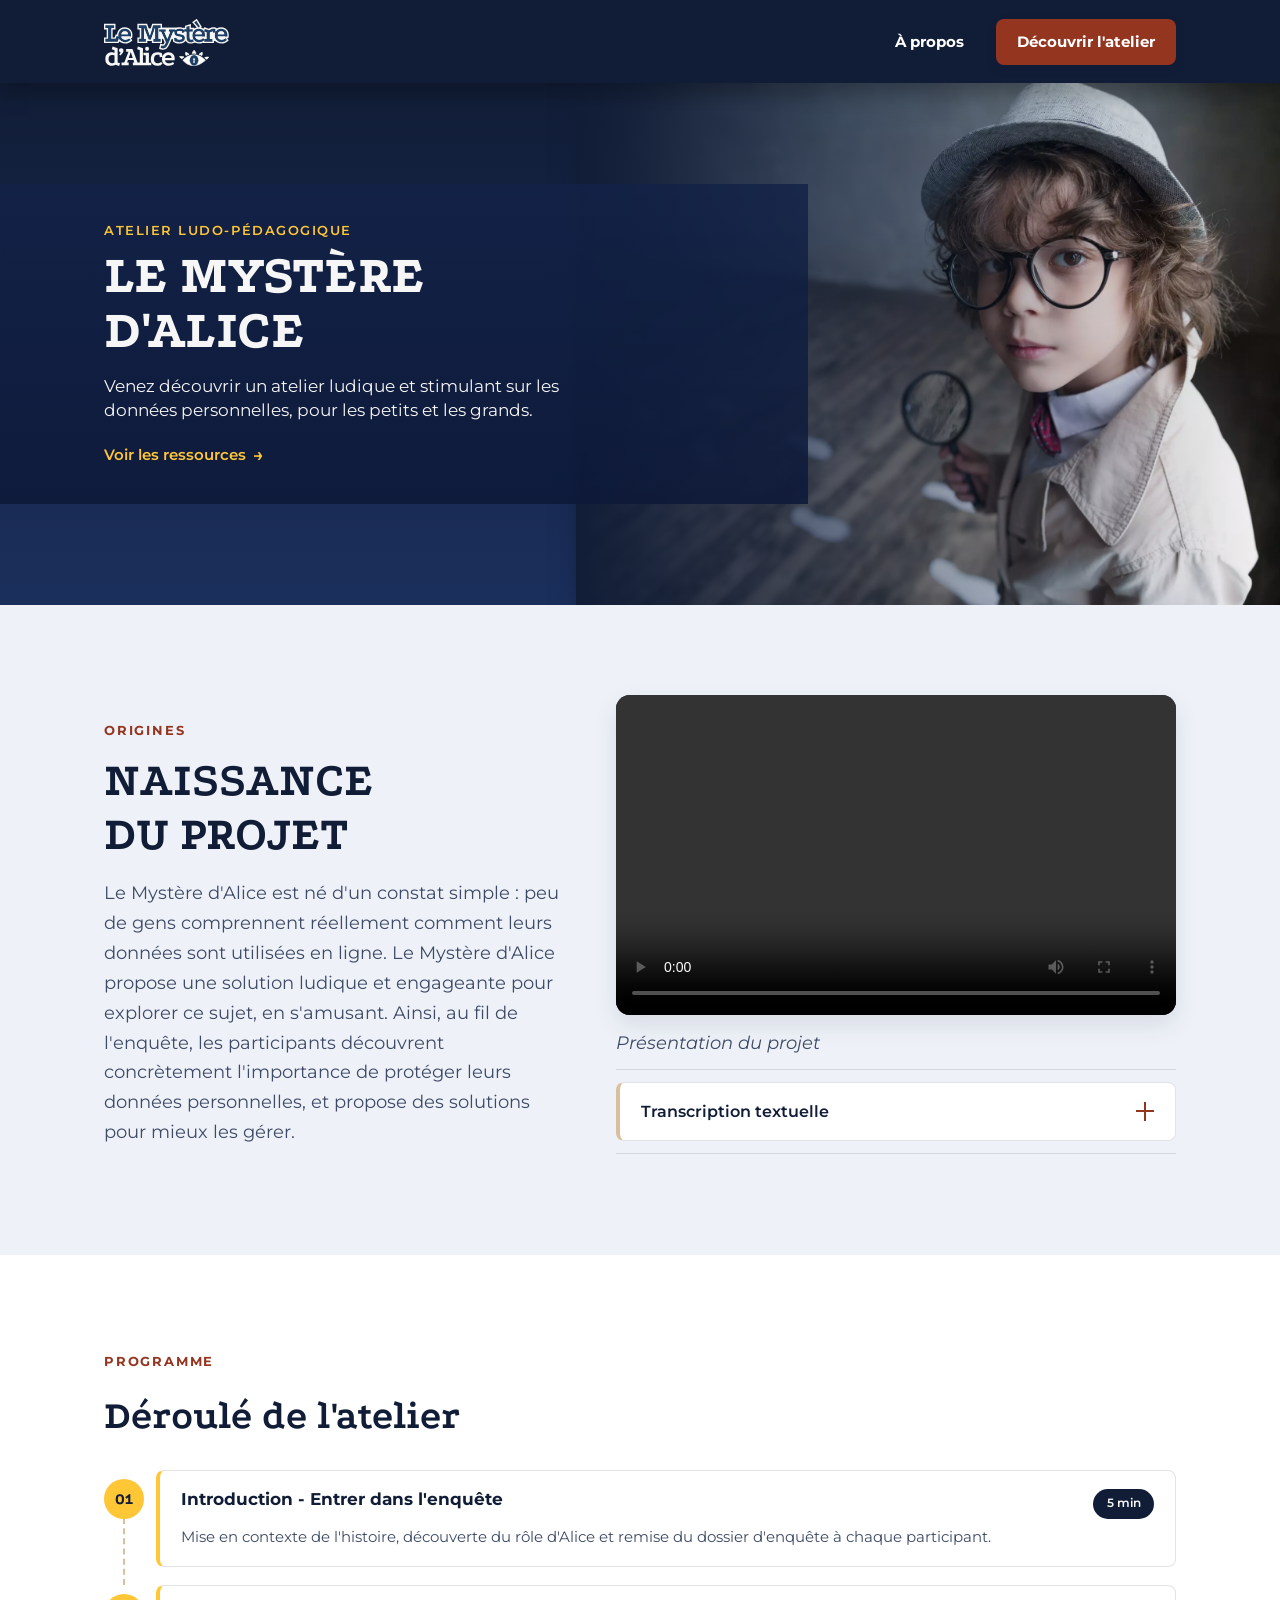
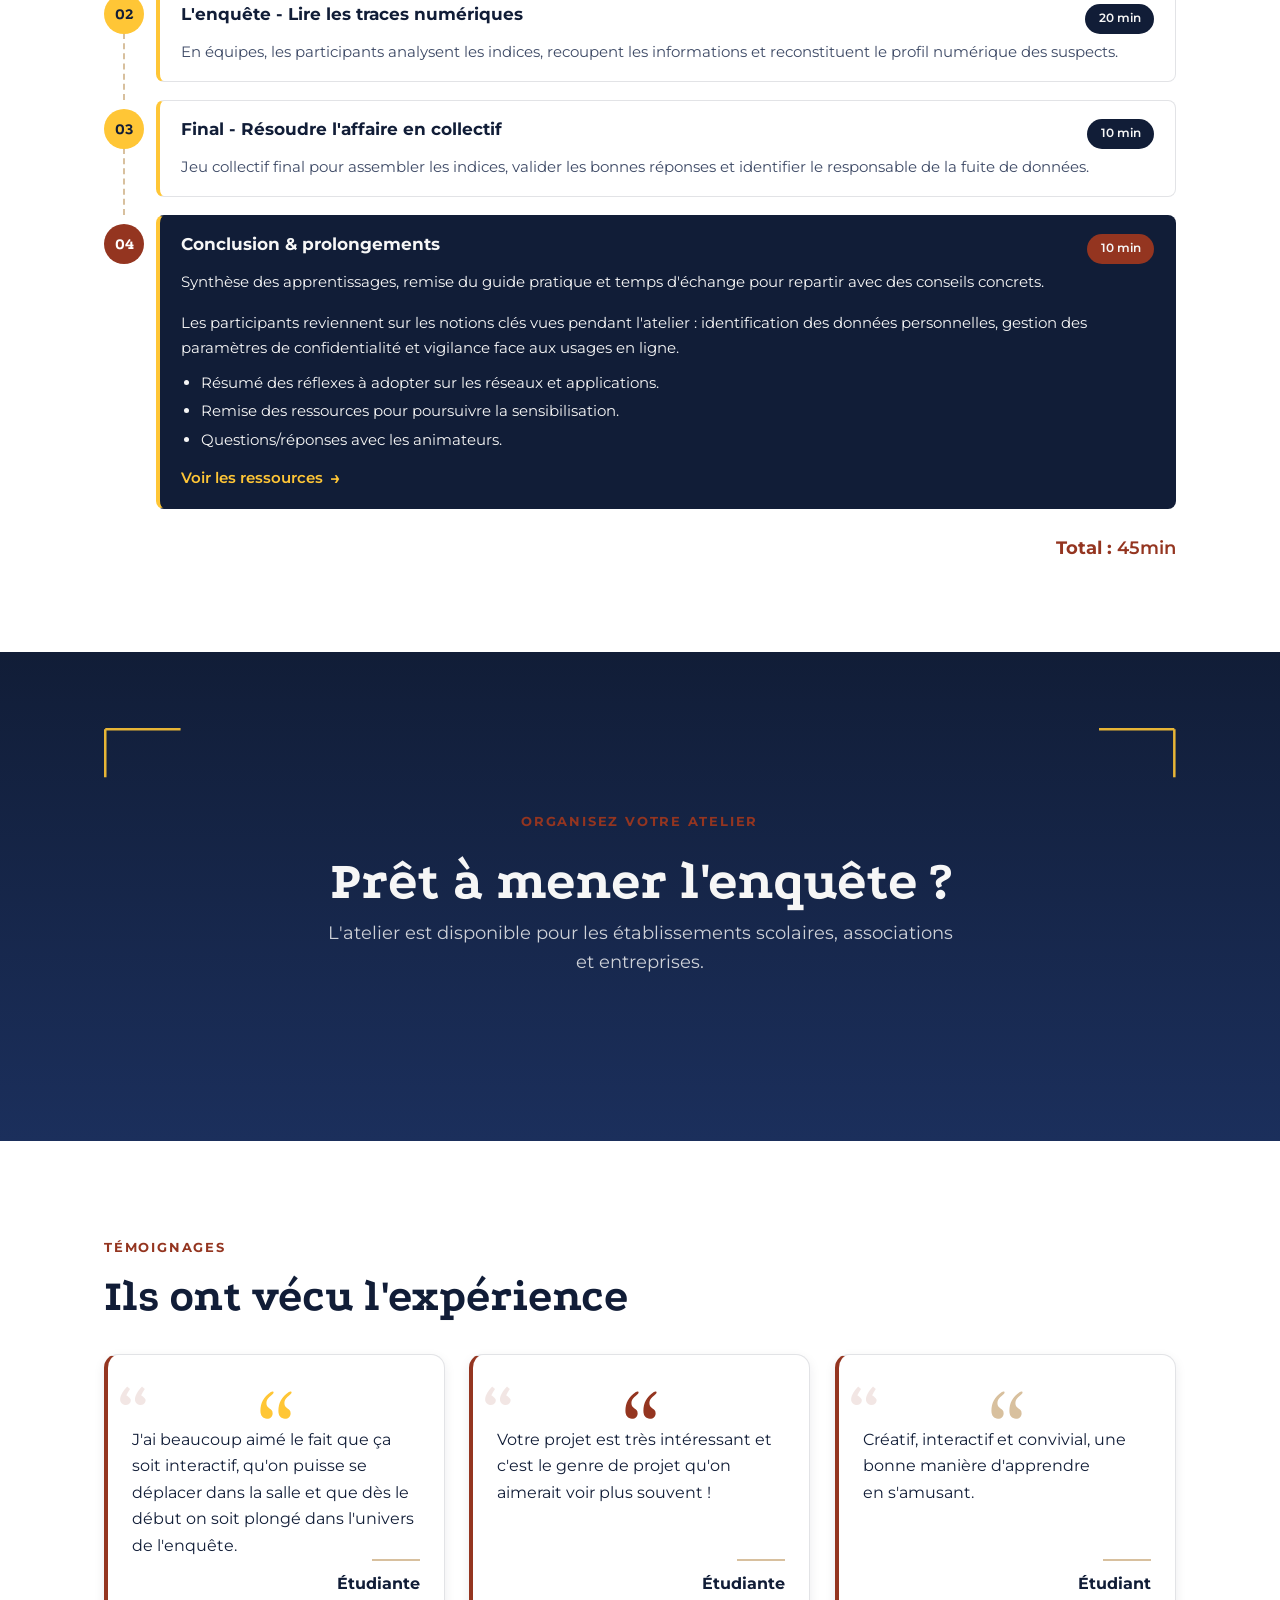
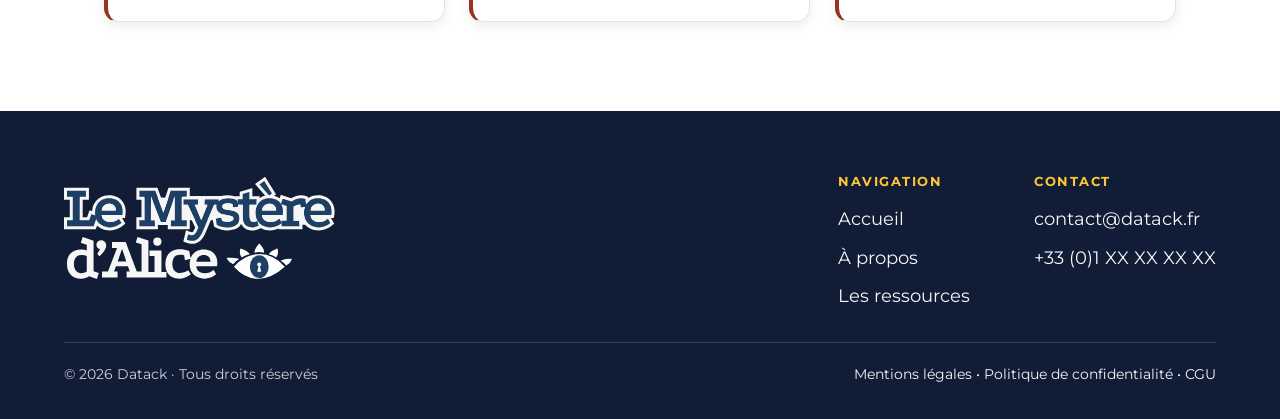
==== index.html @ e5c20902 "ajout video correction" ====
<!DOCTYPE html>
<html lang="fr">

<head>
    <meta charset="UTF-8">
    <meta name="viewport" content="width=device-width, initial-scale=1.0">
    <title>Le Mystère d'Alice, atelier sur les données personnelles</title>
    <meta name="description" content="Datack : un atelier ludo-pédagogique façon enquête pour sensibiliser petits et grands à la protection des données personnelles.">
    <link rel="shortcut icon" href="medias/favicon.svg" type="image/x-icon">

    <link rel="stylesheet" href="styles/main.css">
    <link rel="preconnect" href="https://fonts.googleapis.com">
    <link rel="preconnect" href="https://fonts.gstatic.com" crossorigin>
    <link href="https://fonts.googleapis.com/css2?family=Montserrat:ital,wght@0,100..900;1,100..900&family=Podkova:wght@400..800&display=swap" rel="stylesheet">
</head>

<body>
    <a class="skip-link" href="#main">Aller au contenu</a>

    <header role="banner" id="header">
        <div class="navbar">
            <a href="index.html" class="logo" aria-label="Accueil">
                <img class="logoImg" src="medias/logo-alice.svg" alt="Le Mystère d'Alice">
            </a>
            <button class="navToggle" id="navToggle" type="button" aria-expanded="false" aria-controls="navMenu" aria-label="Ouvrir le menu">
                <span></span>
                <span></span>
                <span></span>
            </button>
            <nav class="navMenu" id="navMenu" aria-label="Navigation principale">
                <a class="navLink" href="index.html">Accueil</a>
                <a href="a-propos.html" class="btn-outline">À propos</a>
                <a href="ressources.html" class="btn">Découvrir l'atelier</a>
            </nav>
        </div>
    </header>

    <main role="main" id="main">

        <section class="hero" aria-label="Atelier ludo-pédagogique">
            <div class="heroBg"></div>

            <div class="heroMedia">
                <img class="heroImg" src="medias/landingImage.webp" alt="Enfant avec une loupe pendant un atelier">
            </div>

            <div class="heroInner">
                <article class="heroPanel">
                    <p class="heroKicker">Atelier ludo-pédagogique</p>
                    <h1 class="heroTitle">Le mystère<br>d'Alice</h1>
                    <p class="heroIntro">
                        Venez découvrir un atelier ludique et stimulant sur les données personnelles, pour les petits et les grands.
                    </p>
                    <a class="btn-link" href="ressources.html">
                        Voir les ressources <span aria-hidden="true">&#8594;</span>
                    </a>
                </article>
            </div>
        </section>

        <section class="origins" aria-label="Origines de l'atelier">
            <div class="originsInner">
                <div class="originsCol">
                    <p class="eyebrow">Origines</p>
                    <h2 class="originsTitle podkova">Naissance du projet</h2>
                    <p class="originsText">Le Mystère d'Alice est né d'un constat simple : peu de gens comprennent réellement comment leurs données sont utilisées en ligne. Le Mystère d'Alice propose une solution ludique et engageante pour explorer ce sujet, en s'amusant. Ainsi, au fil de l'enquête, les participants découvrent concrètement l'importance de protéger leurs données personnelles, et propose des solutions pour mieux les gérer.</p>
                </div>

                <div class="originsMedia">
                    <div class="videoBox">
                        <video src="medias/TeaserAtelier.mp4" controls></video>
                        <!-- <button class="playBtn" type="controls" aria-label="Lire la présentation du projet"></button> -->
                    </div>
                    <div class="caption">Présentation du projet</div>
                    <hr class="rule">
                    <details class="faqItem transcriptDropdown">
                        <summary class="faqSummary">
                            <span class="faqQuestion">Transcription textuelle</span>
                            <span class="faqMark" aria-hidden="true"></span>
                        </summary>
                        <div class="faqAnswer">
                            <p>Lorem ipsum dolor sit amet, consectetur adipiscing elit. Sed non risus. Suspendisse lectus tortor, dignissim sit amet, adipiscing nec, ultricies sed, dolor.</p>
                        </div>
                    </details>
                    <hr class="rule">
                </div>
            </div>
        </section>

        <section class="programSection" aria-labelledby="programHeading">
            <div class="wrap">
                <p class="eyebrow">Programme</p>
                <h2 id="programHeading" class="programIntro">Déroulé de l'atelier</h2>

                <ol class="programList">
                    <li class="programStep">
                        <details class="programDropdown" name="programStep">
                            <summary class="programSummary">
                                <span class="programNumber" aria-hidden="true">01</span>
                                <span class="programBody">
                                    <span class="programHeader">
                                        <h3 class="programTitle">Introduction - Entrer dans l'enquête</h3>
                                        <span class="programDuration">5 min</span>
                                    </span>
                                    <p class="programText">Mise en contexte de l'histoire, découverte du rôle d'Alice et remise du dossier d'enquête à chaque participant.</p>
                                </span>
                            </summary>
                            <div class="programDetails">
                                <p class="programStepExtra">Les animateurs présentent le cadre de l'atelier, les objectifs et les règles du jeu. Les participants découvrent le mystère à résoudre et se répartissent en équipes d'enquêteurs.</p>
                                <ul>
                                    <li>Présentation rapide du scénario et des personnages.</li>
                                    <li>Distribution des fiches et du carnet d'enquête.</li>
                                    <li>Premiers repères sur la protection des données personnelles.</li>
                                </ul>
                            </div>
                        </details>
                    </li>

                    <li class="programStep">
                        <details class="programDropdown" name="programStep">
                            <summary class="programSummary">
                                <span class="programNumber" aria-hidden="true">02</span>
                                <span class="programBody">
                                    <span class="programHeader">
                                        <h3 class="programTitle">L'enquête - Lire les traces numériques</h3>
                                        <span class="programDuration">20 min</span>
                                    </span>
                                    <p class="programText">En équipes, les participants analysent les indices, recoupent les informations et reconstituent le profil numérique des suspects.</p>
                                </span>
                            </summary>
                            <div class="programDetails">
                                <p class="programStepExtra">Cette phase centrale plonge les participants dans l'analyse de données concrètes : historiques, publications, métadonnées et habitudes de navigation. Ils doivent repérer ce qui est visible, ce qui est déductible et ce qui relève d'une donnée personnelle sensible.</p>
                                <ul>
                                    <li>Observation des indices et tri des informations utiles.</li>
                                    <li>Confrontation des traces numériques avec les hypothèses de l'équipe.</li>
                                    <li>Discussion sur les risques de partage excessif en ligne.</li>
                                </ul>
                            </div>
                        </details>
                    </li>

                    <li class="programStep">
                        <details class="programDropdown" name="programStep">
                            <summary class="programSummary">
                                <span class="programNumber" aria-hidden="true">03</span>
                                <span class="programBody">
                                    <span class="programHeader">
                                        <h3 class="programTitle">Final - Résoudre l'affaire en collectif</h3>
                                        <span class="programDuration">10 min</span>
                                    </span>
                                    <p class="programText">Jeu collectif final pour assembler les indices, valider les bonnes réponses et identifier le responsable de la fuite de données.</p>
                                </span>
                            </summary>
                            <div class="programDetails">
                                <p class="programStepExtra">Les équipes confrontent leurs conclusions lors d'un mini-jeu collaboratif de décryptage. Cette dernière étape permet de consolider les apprentissages tout en gardant un rythme dynamique et ludique.</p>
                                <ul>
                                    <li>Mise en commun des indices trouvés pendant l'enquête.</li>
                                    <li>Résolution finale avec les animateurs.</li>
                                    <li>Débrief sur les bons réflexes à retenir au quotidien.</li>
                                </ul>
                            </div>
                        </details>
                    </li>

                    <li class="programStep">
                        <details class="programDropdown" name="programStep" open>
                            <summary class="programSummary">
                                <span class="programNumber" aria-hidden="true">04</span>
                                <span class="programBody">
                                    <span class="programHeader">
                                        <h3 class="programTitle">Conclusion & prolongements</h3>
                                        <span class="programDuration">10 min</span>
                                    </span>
                                    <p class="programText">Synthèse des apprentissages, remise du guide pratique et temps d'échange pour repartir avec des conseils concrets.</p>
                                </span>
                            </summary>
                            <div class="programDetails">
                                <p class="programStepExtra">
                                    Les participants reviennent sur les notions clés vues pendant l'atelier : identification des données personnelles, gestion des paramètres de confidentialité et vigilance face aux usages en ligne.
                                </p>
                                <ul>
                                    <li>Résumé des réflexes à adopter sur les réseaux et applications.</li>
                                    <li>Remise des ressources pour poursuivre la sensibilisation.</li>
                                    <li>Questions/réponses avec les animateurs.</li>
                                </ul>
                                <a class="btn-link" href="ressources.html">
                                    Voir les ressources <span aria-hidden="true">&rarr;</span>
                                </a>
                            </div>
                        </details>
                    </li>
                </ol>

                <p class="programTotal"><span class="bold">Total :</span> 45min</p>
            </div>
        </section>

        <section class="inviteBand" aria-label="Organisez votre atelier">
            <div class="corner">
                <img src="medias/angleGauche.svg" alt="">
                <img src="medias/angleDroit.svg" alt="">
            </div>
            <div class="invite">
                <p class="eyebrow">Organisez votre atelier</p>
                <p class="inviteTitle podkova">Prêt à mener l'enquête ?</p>
                <p class="inviteText">L'atelier est disponible pour les établissements scolaires, associations et entreprises.</p>
                <a class="btn" href="ressources.html">Découvrir les ressources</a>
            </div>
        </section>

        <section class="testimonials" aria-label="Témoignages">
            <div class="wrap">
                <p class="eyebrow">Témoignages</p>
                <h2 class="testimonialsTitle">Ils ont vécu l'expérience</h2>
                <div class="testimonialList">
                    <ul>
                        <li>
                            <div class="card">
                                <img src="medias/guillemetYellow.svg" class="quoteIcon" alt="">
                                <p>J'ai beaucoup aimé le fait que ça soit interactif, qu'on puisse se déplacer dans la salle et que dès le début on soit plongé dans l'univers de l'enquête.</p>
                                <div class="cardFoot">
                                    <hr class="cardRule">
                                    <p class="bold">Étudiante</p>
                                </div>
                            </div>
                        </li>
                        <li>
                            <div class="card">
                                <img src="medias/guillemetBrown.svg" class="quoteIcon" alt="">
                                <p>Votre projet est très intéressant et c'est le genre de projet qu'on aimerait voir plus souvent !</p>
                                <div class="cardFoot">
                                    <hr class="cardRule">
                                    <p class="bold">Étudiante</p>
                                </div>
                            </div>
                        </li>
                        <li>
                            <div class="card">
                                <img src="medias/guillemetCream.svg" class="quoteIcon" alt="">
                                <p>Créatif, interactif et convivial, une bonne manière d'apprendre en s'amusant.</p>
                                <div class="cardFoot">
                                    <hr class="cardRule">
                                    <p class="bold">Étudiant</p>
                                </div>
                            </div>
                        </li>
                    </ul>
                </div>
            </div>
        </section>

    </main>

    <footer role="contentinfo">
        <div id="footer" class="footer">
            <div class="footerTop footerBlock">
        <div class="footerBrand">
            <img class="logoImg" src="medias/logo-alice.svg" alt="Le Mystère d'Alice">
        </div>
        <div class="footerCols">
            <div class="footerCol">
                <h3 class="footerHeading">Navigation</h3>
                <ul>
                    <li><a href="index.html">Accueil</a></li>
                    <li><a href="a-propos.html">À propos</a></li>
                    <li><a href="ressources.html">Les ressources</a></li>
                </ul>
            </div>
            <div class="footerCol">
                <h3 class="footerHeading">Contact</h3>
                <ul>
                    <li><a href="mailto:contact@datack.fr">contact@datack.fr</a></li>
                    <li>+33 (0)1 XX XX XX XX</li>
                </ul>
            </div>
        </div>
    </div>
    <div>
        <hr>
        <div class="footerRow">
            <p>© 2026 Datack · Tous droits réservés</p>
            <a href="mentions.html">Mentions légales • Politique de confidentialité • CGU</a>
        </div>
    </div>
        </div>
    </footer>

    <script src="scripts/nav.js" defer></script>
    <script src="scripts/reveal.js" type="module"></script>
</body>

</html>
---- styles/main.css ----
*,
*::before,
*::after {
    box-sizing: border-box;
}

* {
    margin: 0;
}

html {
    -webkit-text-size-adjust: 100%;
    scroll-behavior: smooth;
}

img,
svg,
canvas {
    display: block;
    max-width: 100%;
}

a {
    color: inherit;
}

ul {
    list-style: none;
    padding: 0;
}

button {
    font: inherit;
    cursor: pointer;
}

:focus-visible {
    outline: 3px solid var(--yellow);
    outline-offset: 2px;
    box-shadow: 0 0 0 2px var(--blue);
    border-radius: 3px;
}

:root {
    --blue: #111D37;
    --blue-2: #1B2F5C;
    --yellow: #FFC636;
    --brown: #943520;
    --sand: #D8C09E;
    --white: #FFFFFF;
    --cream: #F6F6F6;
    --cream-soft: rgba(246, 246, 246, 0.82);
    --muted: #EEF2F8;
    --ink-soft: #3E4A66;
    --line: rgba(17, 29, 55, 0.12);
    --line-light: rgba(246, 246, 246, 0.16);
    --shadow-sm: 0 4px 12px rgba(17, 29, 55, 0.08);
    --shadow-md: 0 10px 24px rgba(17, 29, 55, 0.10);
    --shadow-lg: 0 18px 40px rgba(17, 29, 55, 0.16);
    --font-body: "Montserrat", system-ui, -apple-system, Segoe UI, sans-serif;
    --font-display: "Podkova", Georgia, serif;
}

body {
    font-family: var(--font-body);
    font-size: 1.1rem;
    line-height: 1.65;
    color: var(--blue);
    background-color: var(--white);
}

h1,
h2,
h3 {
    font-family: var(--font-display);
    color: var(--blue);
    line-height: 1.12;
    text-wrap: balance;
}

h1 {
    font-size: clamp(2.2rem, 5.5vw, 3.6rem);
    font-weight: 800;
    letter-spacing: -0.01em;
}

h2 {
    font-size: clamp(1.7rem, 3.6vw, 2.5rem);
    font-weight: 700;
}

h3 {
    font-size: clamp(1.15rem, 2vw, 1.4rem);
    font-weight: 700;
}

p {
    text-wrap: pretty;
}

.podkova {
    font-family: var(--font-display);
}

.bold {
    font-weight: 700;
}

.section {
    position: relative;
    padding-block: clamp(3.25rem, 7vw, 6rem);
}

.section-light {
    background-color: var(--white);
    color: var(--blue);
}

.section-muted {
    background-color: var(--muted);
    color: var(--blue);
}

.section-dark {
    background: linear-gradient(180deg, var(--blue) 0%, var(--blue-2) 100%);
    color: var(--cream);
}

.section-dark h1,
.section-dark h2,
.section-dark h3 {
    color: var(--cream);
}

.section h2 {
    margin-bottom: 1.25rem;
}

.wrap {
    width: min(100%, 75rem);
    margin-inline: auto;
    padding-inline: clamp(1.25rem, 5vw, 4rem);
}

.eyebrow {
    display: inline-block;
    font-family: var(--font-body);
    font-size: 0.8rem;
    font-weight: 700;
    letter-spacing: 0.14em;
    text-transform: uppercase;
    color: var(--brown);
    margin-bottom: 0.85rem;
}

.section-dark .eyebrow {
    color: var(--yellow);
}

.skip-link {
    position: absolute;
    left: 1rem;
    top: -4rem;
    z-index: 100;
    background: var(--yellow);
    color: var(--blue);
    font-weight: 700;
    padding: 0.7rem 1.2rem;
    border-radius: 8px;
    text-decoration: none;
    transition: top 0.2s ease;
}

.skip-link:focus {
    top: 1rem;
}

.sr-only {
    position: absolute;
    width: 1px;
    height: 1px;
    padding: 0;
    margin: -1px;
    overflow: hidden;
    clip: rect(0, 0, 0, 0);
    white-space: nowrap;
    border: 0;
}

.reveal {
    opacity: 0;
    transform: translateY(24px);
    transition: opacity 0.6s ease, transform 0.6s ease;
    transition-delay: calc(var(--i, 0) * 80ms);
    will-change: opacity, transform;
}

.reveal.is-visible {
    opacity: 1;
    transform: none;
}

.btn,
.btn-outline {
    display: inline-flex;
    align-items: center;
    justify-content: center;
    color: var(--white);
    padding: 0.85rem 1.7rem;
    border-radius: 8px;
    font-weight: 700;
    text-decoration: none;
    cursor: pointer;
    transition: transform 0.2s ease, background-color 0.2s ease,
                color 0.2s ease, box-shadow 0.2s ease, border-color 0.2s ease;
}

.btn {
    background-color: var(--brown);
    color: var(--white);
    box-shadow: var(--shadow-sm);
}

.btn:hover,
.btn:focus-visible {
    background-color: var(--yellow);
    color: var(--blue);
    transform: translateY(-2px);
    box-shadow: var(--shadow-md);
}

.btn svg {
    width: 1.2rem;
    height: 1.2rem;
}

.btn-outline:hover,
.btn-outline:focus-visible {
    border-color: var(--yellow);
    color: var(--yellow);
    transform: translateY(-2px);
}

.btn-link {
    display: inline-flex;
    align-items: center;
    gap: 0.45rem;
    font-weight: 600;
    text-decoration: none;
    color: var(--brown);
    transition: gap 0.2s ease, color 0.2s ease;
}

.hero .btn-link,
.section-dark .btn-link,
.programDropdown[open] .btn-link {
    color: var(--yellow);
}

.btn-link:hover {
    gap: 0.8rem;
    text-decoration: underline;
    text-underline-offset: 0.25em;
}

.btn-link span {
    font-size: 1.2em;
    line-height: 1;
}

header {
    position: relative;
    z-index: 1;
    background-color: var(--blue);
    box-shadow: 0 13px 18px rgba(0, 0, 0, 0.22);

}

.navbar {
    width: min(100%, 75rem);
    margin-inline: auto;
    padding: 1.1rem clamp(1.25rem, 5vw, 4rem);
    display: flex;
    align-items: center;
    justify-content: space-between;
    gap: 1rem;
}

.navbar .logo {
    display: inline-flex;
    align-items: center;
    text-decoration: none;
    line-height: 0;
}

.logoImg {
    height: clamp(2.4rem, 5vw, 3rem);
    width: auto;
    transition: opacity 0.2s ease, transform 0.2s ease;
}

.navbar .logo:hover .logoImg {
    opacity: 0.82;
    transform: translateY(-1px);
}

.navbar .btn {
    padding: 0.65rem 1.3rem;
    font-size: 0.95rem;
}

.navbar .btn-outline {
    padding: 0.65rem 1.3rem;
    font-size: 0.95rem;
}

.navMenu {
    display: flex;
    align-items: center;
    gap: 0.75rem;
}

.navLink {
    display: none;
}

.navToggle {
    display: none;
}

.footer {
    background-color: var(--blue);
    color: var(--cream);
    padding: clamp(2.5rem, 5vw, 4rem) clamp(1.25rem, 5vw, 4rem) 2rem;
}

.footer > * {
    width: min(100%, 75rem);
    margin-inline: auto;
}

.footerTop {
    display: flex;
    flex-wrap: wrap;
    align-items: flex-start;
    justify-content: space-between;
    gap: 2rem;
}

.footerBrand {
    display: flex;
    align-items: center;
}

.footerBrand .logoImg {
    height: clamp(4rem, 9vw, 6.5rem);
}

.footerCols {
    display: flex;
    flex-wrap: wrap;
    gap: clamp(2rem, 5vw, 5rem);
}

.footerHeading {
    color: var(--yellow);
    font-family: var(--font-body);
    font-size: 0.8rem;
    font-weight: 700;
    letter-spacing: 0.12em;
    text-transform: uppercase;
    margin-bottom: 0.9rem;
}

.footer ul {
    display: grid;
    gap: 0.6rem;
}

.footer a {
    color: var(--cream);
    text-decoration: none;
    transition: color 0.2s ease;
}

.footer a:hover {
    color: var(--yellow);
}

.footer hr {
    border: none;
    border-top: 1px solid var(--line-light);
    margin: 2rem 0 1.25rem;
}

.footerRow {
    display: flex;
    flex-wrap: wrap;
    align-items: center;
    justify-content: space-between;
    gap: 0.75rem;
    color: var(--cream-soft);
    font-size: 0.9rem;
}

.footerBlock {
    margin-bottom: 2rem;
}

.hero {
    position: relative;
    min-height: clamp(22rem, 58vh, 33rem);
    display: flex;
    align-items: center;
    padding-block: clamp(2rem, 5vh, 3.5rem);
    background: radial-gradient(circle at 28% 10%, rgba(35, 82, 167, 0.24), rgba(17, 29, 55, 0) 40%), var(--blue);
    overflow: hidden;
    isolation: isolate;
}

.heroBg {
    position: absolute;
    inset: 0;
    z-index: -3;
    background: linear-gradient(180deg, var(--blue) 0%, var(--blue-2) 100%);
}

.heroMedia {
    position: absolute;
    right: 0;
    top: 0;
    width: min(60vw, 44rem);
    height: 100%;
    z-index: -2;
    overflow: hidden;
    box-shadow: 11px 0 24px 4px rgba(17, 29, 55, 0.98);
}

.heroMedia::after {
    content: "";
    position: absolute;
    inset: 0;
    background: linear-gradient(90deg, var(--blue) 0%, rgba(17, 29, 55, 0.35) 55%, rgba(17, 29, 55, 0) 100%);
}

.heroImg {
    width: 100%;
    height: 100%;
    object-fit: cover;
    object-position: center;
}

.heroInner {
    position: relative;
    z-index: 1;
    width: min(100%, 75rem);
    margin-inline: auto;
    padding-inline: clamp(1.25rem, 5vw, 4rem);
}

.heroPanel {
    position: relative;
    max-width: 42rem;
    padding-block: clamp(1.5rem, 3vw, 2.25rem);
}

.heroPanel::before {
    content: "";
    position: absolute;
    top: 0;
    bottom: 0;
    left: -100vw;
    right: -2rem;
    z-index: -1;
    background: linear-gradient(180deg, rgba(18, 34, 71, 0.82) 0%, rgba(13, 25, 56, 0.88) 100%);
    backdrop-filter: blur(3px);
}

.heroKicker {
    font-family: var(--font-body);
    font-size: clamp(0.72rem, 1vw, 0.9rem);
    font-weight: 600;
    letter-spacing: 0.12em;
    text-transform: uppercase;
    color: var(--yellow);
}

.heroTitle {
    margin-top: 0.5rem;
    font-family: var(--font-display);
    font-weight: 800;
    text-transform: uppercase;
    line-height: 1;
    font-size: clamp(2rem, 5vw, 3.4rem);
    color: var(--cream);
}

.heroIntro {
    margin-top: 1rem;
    font-size: clamp(1rem, 1.3vw, 1.2rem);
    line-height: 1.45;
    color: var(--cream);
    max-width: 42ch;
}

.heroPanel .btn-link {
    margin-top: 1.25rem;
    font-size: clamp(0.95rem, 1.1vw, 1.1rem);
}

.origins {
    background-color: var(--muted);
    color: var(--blue);
}

.originsInner {
    width: min(100%, 75rem);
    margin-inline: auto;
    padding: clamp(3.25rem, 7vw, 6rem) clamp(1.25rem, 5vw, 4rem);
    display: grid;
    grid-template-columns: 1fr;
    gap: 2.5rem;
    align-items: center;
}

.originsTitle {
    font-family: var(--font-display);
    font-size: clamp(1.8rem, 4vw, 3rem);
    font-weight: 700;
    text-transform: uppercase;
    color: var(--blue);
    margin-bottom: 1rem;
}

.originsText {
    color: var(--ink-soft);
    max-width: 42rem;
    line-height: 1.7;
}

.videoBox {
    background: linear-gradient(160deg, var(--blue) 0%, var(--blue-2) 100%);
    border-radius: 14px;
    /* padding: clamp(2.5rem, 6vw, 4rem); */
    display: flex;
    align-items: center;
    justify-content: center;
    min-height: 14rem;
    box-shadow: var(--shadow-md);
    
    video{
        width: 35rem;
        height: 20rem;
            border-radius: 14px;

    }

}


.playBtn {
    position: absolute;
    width: 4.5rem;
    height: 4.5rem;
    background: var(--brown);
    border-radius: 50%;
    border: none;
    display: flex;
    align-items: center;
    justify-content: center;
    box-shadow: 0 0 0 0 rgba(148, 53, 32, 0.5);
    transition: transform 0.2s ease, background-color 0.2s ease, box-shadow 0.3s ease;
}

.playBtn:hover {
    background: var(--yellow);
    transform: scale(1.08);
    box-shadow: 0 0 0 0.9rem rgba(255, 198, 54, 0.18);
}

.playBtn::before {
    content: "";
    width: 0;
    height: 0;
    border-left: 0.95rem solid var(--white);
    border-top: 0.6rem solid transparent;
    border-bottom: 0.6rem solid transparent;
    margin-left: 0.25rem;
    transition: border-left-color 0.2s ease;
}

.playBtn:hover::before {
    border-left-color: var(--blue);
}

.caption {
    color: var(--ink-soft);
    font-style: italic;
    margin-top: 0.8rem;
}

.originsMedia .btn-link {
    margin-top: 0.6rem;
}

.originsMedia .faqItem {
    margin-top: 0.6rem;
}

.originsMedia .faqItem[open] {
    box-shadow: var(--shadow-sm);
}

.originsMedia .faqAnswer {
    padding-bottom: 1rem;
}

.rule {
    border: none;
    border-top: 1px solid var(--line);
    margin: 0.75rem 0;
}

.programSection {
    background-color: var(--white);
    padding-block: clamp(3.25rem, 7vw, 6rem);
}

.programIntro {
    font-family: var(--font-display);
    font-size: clamp(1.7rem, 3.5vw, 2.5rem);
    font-weight: 700;
    color: var(--blue);
    margin: 0.5rem 0 2rem;
}

.programList {
    list-style: none;
    padding: 0;
    display: grid;
    gap: 1.1rem;
}

.programStep {
    position: relative;
    padding-left: 3.25rem;
}

.programStep::before {
    content: "";
    position: absolute;
    left: calc(1.25rem - 1px);
    top: 3rem;
    bottom: -1.1rem;
    border-left: 2px dashed var(--sand);
    z-index: 0;
}

.programStep:last-child::before {
    display: none;
}

.programNumber {
    position: absolute;
    left: 0;
    top: 0.55rem;
    width: 2.5rem;
    height: 2.5rem;
    border-radius: 50%;
    background-color: var(--yellow);
    color: var(--blue);
    display: flex;
    align-items: center;
    justify-content: center;
    font-family: var(--font-display);
    font-size: 1rem;
    font-weight: 800;
    z-index: 1;
}

.programDropdown {
    background-color: var(--white);
    border: 1px solid var(--line);
    border-left: 4px solid var(--yellow);
    border-radius: 8px;
    overflow: hidden;
    transition: box-shadow 0.25s ease, border-color 0.25s ease;
}

.programDropdown:hover {
    box-shadow: var(--shadow-md);
}

.programSummary {
    cursor: pointer;
    list-style: none;
    display: block;
    padding: 1.1rem 1.3rem;
}

.programSummary::-webkit-details-marker {
    display: none;
}

.programHeader {
    display: flex;
    justify-content: space-between;
    align-items: flex-start;
    gap: 0.75rem;
    flex-wrap: wrap;
    margin-bottom: 0.4rem;
}

.programTitle {
    color: var(--blue);
    font-family: var(--font-body);
    font-size: 1.05rem;
    font-weight: 700;
    line-height: 1.3;
    flex: 1;
}

.programDuration {
    background-color: var(--blue);
    color: var(--cream);
    padding: 0.3rem 0.85rem;
    border-radius: 999px;
    font-size: 0.78rem;
    font-weight: 600;
    white-space: nowrap;
}

.programText {
    color: var(--ink-soft);
    font-size: 0.95rem;
    line-height: 1.55;
}

.programDetails {
    padding: 0 1.3rem 1.1rem;
    animation: reveal-down 0.3s ease-out;
    font-size: 0.95rem;
}

.programDetails p {
    color: var(--ink-soft);
    line-height: 1.6;
}

.programDetails ul {
    list-style: disc;
    padding-left: 1.25rem;
    margin-top: 0.5rem;
}

.groupList {
    list-style: none;
    margin-top: 1.1rem;
}

.groupList > ul {
    margin-top: 0.4rem;
}

.programDetails li {
    color: var(--ink-soft);
    margin-bottom: 0.35rem;
    line-height: 1.5;
}

.boldItem {
    font-weight: 700;
    color: var(--brown);
}

.programDropdown[open] {
    background-color: var(--blue);
    border-color: transparent;
    border-left-color: var(--yellow);
}

.programDropdown[open] .programTitle,
.programDropdown[open] .programText,
.programDropdown[open] .programDetails p,
.programDropdown[open] .programDetails li {
    color: var(--cream);
}

.programDropdown[open] .programDuration {
    background-color: var(--brown);
}

.programDropdown[open] .boldItem {
    color: var(--yellow);
}

.programStep:has(> .programDropdown[open]) .programNumber {
    background-color: var(--brown);
    color: var(--white);
}

.programStepExtra {
    margin-bottom: 0.75rem;
    line-height: 1.55;
    color: var(--cream-soft);
}

.programDetails .btn-link {
    margin-top: 0.5rem;
}

.programTotal {
    text-align: right;
    color: var(--brown);
    font-weight: 600;
    margin-top: 1.5rem;
}

@keyframes reveal-down {
    from { opacity: 0; transform: translateY(-0.4rem); }
    to { opacity: 1; transform: translateY(0); }
}

.inviteBand {
    background: linear-gradient(180deg, var(--blue) 0%, var(--blue-2) 100%);
    color: var(--cream);
    padding-block: clamp(3rem, 6vw, 5rem);
}

.corner {
    width: min(100%, 75rem);
    margin: 0 auto 2rem;
    padding-inline: clamp(1.25rem, 5vw, 4rem);
    display: flex;
    justify-content: space-between;
}

.corner img {
    width: clamp(2.5rem, 6vw, 5rem);
    opacity: 0.9;
}

.invite {
    width: min(100%, 50rem);
    margin-inline: auto;
    padding-inline: clamp(1.25rem, 5vw, 4rem);
    display: grid;
    justify-items: center;
    text-align: center;
    gap: 0.5rem;
}

.inviteTitle {
    font-family: var(--font-display);
    font-size: clamp(2rem, 5vw, 3.4rem);
    font-weight: 800;
    color: var(--cream);
    line-height: 1.05;
}

.inviteText {
    color: var(--cream-soft);
    font-size: 1.1rem;
    margin-bottom: 1.5rem;
    max-width: 40rem;
}

.testimonials {
    background-color: var(--white);
    padding-block: clamp(3.25rem, 7vw, 6rem);
}

.testimonialsTitle {
    font-family: var(--font-display);
    color: var(--blue);
    font-size: clamp(1.8rem, 4vw, 2.8rem);
    font-weight: 800;
    margin-bottom: 2rem;
}

.testimonialList ul {
    display: grid;
    grid-template-columns: 1fr;
    gap: 1.5rem;
}

.testimonialList li {
    display: flex;
}

.card {
    position: relative;
    display: flex;
    flex-direction: column;
    width: 100%;
    padding: 2.25rem 1.5rem 1.5rem;
    background-color: var(--white);
    border: 1px solid var(--line);
    border-left: 4px solid var(--brown);
    border-radius: 14px;
    box-shadow: var(--shadow-sm);
    overflow: hidden;
    transition: transform 0.25s ease, box-shadow 0.25s ease, border-left-color 0.25s ease;
}

.card:hover {
    transform: translateY(-6px);
    box-shadow: var(--shadow-lg);
    border-left-color: var(--yellow);
}

.card::before {
    content: "\201C";
    position: absolute;
    top: -0.6rem;
    left: 0.6rem;
    font-family: var(--font-display);
    font-size: 5rem;
    color: rgba(148, 53, 32, 0.12);
    pointer-events: none;
}

.card p {
    color: var(--blue);
    font-size: 1rem;
    line-height: 1.65;
    flex: 1;
}

.quoteIcon {
    height: 1.75rem;
    margin-bottom: 0.5rem;
}

.cardFoot {
    margin-top: auto;
    display: grid;
    justify-items: end;
    gap: 0.2rem;
}

.cardFoot .bold {
    color: var(--blue);
    font-weight: 700;
}

.cardRule {
    width: 3rem;
    border: none;
    border-top: 2px solid var(--sand);
    margin: 0 0 0.4rem;
}

.resHero .eyebrow {
    margin-bottom: 0.5rem;
}

.resHeroTitle {
    font-family: var(--font-display);
    font-size: clamp(2rem, 5vw, 3.4rem);
    font-weight: 800;
    line-height: 1.05;
    margin-bottom: 1rem;
}

.resHero p:not(.eyebrow):not(.resHeroTitle) {
    max-width: 44rem;
    color: var(--cream-soft);
    margin-bottom: 0.5rem;
}

.resHero .btn {
    margin-top: 2rem;
    margin-bottom: 0.5rem;
}

.factGrid {
    margin-top: 3.5rem;
    display: grid;
    grid-template-columns: repeat(2, 1fr);
    gap: 1rem;
}

.factCard {
    background: rgba(255, 255, 255, 0.06);
    border: 1px solid var(--line-light);
    border-radius: 14px;
    padding: 1.25rem 1.1rem;
    display: grid;
    justify-items: start;
    gap: 0.25rem;
}

.factIcon {
    width: 1.9rem;
    height: 1.9rem;
    color: var(--yellow);
    margin-bottom: 0.4rem;
}

.factValue {
    font-family: var(--font-display);
    font-size: clamp(1.4rem, 3vw, 1.8rem);
    font-weight: 800;
    color: var(--cream);
    line-height: 1.05;
}

.factLabel {
    font-size: 0.85rem;
    color: var(--cream-soft);
}

.kitIntro {
    display: grid;
    gap: 1.5rem;
    align-items: start;
    margin-bottom: 2.5rem;
}

.kitIntro p {
    max-width: 48rem;
    color: var(--ink-soft);
}

.kitGrid {
    display: grid;
    grid-template-columns: 1fr;
    gap: 1.5rem;
}

.kitCard {
    background-color: var(--white);
    border: 1px solid var(--line);
    border-top: 4px solid var(--yellow);
    border-radius: 14px;
    padding: 1.75rem 1.5rem;
    box-shadow: var(--shadow-sm);
}

.kitIcon {
    display: inline-flex;
    align-items: center;
    justify-content: center;
    width: 3rem;
    height: 3rem;
    border-radius: 8px;
    background-color: rgba(148, 53, 32, 0.1);
    color: var(--brown);
    margin-bottom: 1rem;
}

.kitIcon svg {
    width: 1.6rem;
    height: 1.6rem;
}

.kitTitle {
    font-family: var(--font-body);
    color: var(--blue);
    font-size: 1.2rem;
    font-weight: 700;
    margin-bottom: 0.35rem;
}

.kitDesc {
    color: var(--ink-soft);
    font-size: 0.95rem;
    margin-bottom: 1rem;
}

.kitList {
    display: grid;
    gap: 0.65rem;
}

.kitList li {
    position: relative;
    padding-left: 1.6rem;
    color: var(--blue);
    font-size: 0.95rem;
    line-height: 1.45;
}

.kitList li::before {
    content: "";
    position: absolute;
    left: 0;
    top: 0.45rem;
    width: 0.7rem;
    height: 0.4rem;
    border-left: 2px solid var(--brown);
    border-bottom: 2px solid var(--brown);
    transform: rotate(-45deg);
}

.stepsIntro {
    color: var(--cream-soft);
    max-width: 48rem;
    margin-bottom: 2rem;
}

.steps .programDropdown {
    background-color: rgba(255, 255, 255, 0.04);
    border-color: var(--line-light);
    border-left-color: var(--yellow);
}

.steps .programDropdown .programTitle {
    color: var(--cream);
}

.steps .programDropdown .programText {
    color: var(--cream-soft);
}

.steps .programDropdown[open] {
    background-color: var(--white);
    border-left-color: var(--brown);
}

.steps .programDropdown[open] .programTitle,
.steps .programDropdown[open] .programText,
.steps .programDropdown[open] .programDetails p {
    color: var(--blue);
}

.steps .programDropdown[open] .programDetails li {
    color: var(--ink-soft);
}

.steps .programDropdown[open] .boldItem {
    color: var(--brown);
}

.steps .programStep::before {
    border-left-color: rgba(216, 192, 158, 0.5);
}

.tipsIntro {
    color: var(--ink-soft);
    max-width: 48rem;
    margin-bottom: 2rem;
}

.tipGrid {
    display: grid;
    grid-template-columns: 1fr;
    gap: 1.25rem;
}

.tipCard {
    position: relative;
    background-color: var(--white);
    border: 1px solid var(--line);
    border-radius: 14px;
    padding: 1.6rem 1.4rem 1.4rem;
    box-shadow: var(--shadow-sm);
}

.tipBadge {
    display: inline-flex;
    align-items: center;
    justify-content: center;
    width: 2.4rem;
    height: 2.4rem;
    border-radius: 50%;
    background-color: var(--yellow);
    color: var(--blue);
    font-family: var(--font-display);
    font-weight: 800;
    margin-bottom: 0.9rem;
}

.tipTitle {
    font-family: var(--font-body);
    color: var(--blue);
    font-size: 1.1rem;
    font-weight: 700;
    margin-bottom: 0.4rem;
}

.tipCard p {
    color: var(--ink-soft);
    font-size: 0.95rem;
    line-height: 1.55;
}

.faqList {
    margin-top: 1.5rem;
    display: grid;
    gap: 0.85rem;
}

.faqItem {
    background-color: var(--white);
    border: 1px solid var(--line);
    border-left: 4px solid var(--sand);
    border-radius: 8px;
    overflow: hidden;
    transition: border-color 0.25s ease, box-shadow 0.25s ease;
}

.faqItem:hover {
    box-shadow: var(--shadow-sm);
}

.faqItem[open] {
    border-left-color: var(--brown);
    box-shadow: var(--shadow-md);
}

.faqSummary {
    list-style: none;
    cursor: pointer;
    display: flex;
    align-items: center;
    justify-content: space-between;
    gap: 1rem;
    padding: 1.1rem 1.3rem;
}

.faqSummary::-webkit-details-marker {
    display: none;
}

.faqQuestion {
    color: var(--blue);
    font-weight: 600;
    font-size: 1.02rem;
    line-height: 1.35;
}

.faqMark {
    position: relative;
    flex-shrink: 0;
    width: 1.15rem;
    height: 1.15rem;
}

.faqMark::before,
.faqMark::after {
    content: "";
    position: absolute;
    background-color: var(--brown);
    transition: transform 0.25s ease, opacity 0.25s ease;
}

.faqMark::before {
    top: 50%;
    left: 0;
    width: 100%;
    height: 2px;
    transform: translateY(-50%);
}

.faqMark::after {
    left: 50%;
    top: 0;
    width: 2px;
    height: 100%;
    transform: translateX(-50%);
}

.faqItem[open] .faqMark::after {
    opacity: 0;
    transform: translateX(-50%) scaleY(0);
}

.faqAnswer {
    padding: 0 1.3rem 1.2rem;
    animation: reveal-down 0.3s ease-out;
}

.faqAnswer p {
    color: var(--ink-soft);
    line-height: 1.65;
}

.data > .wrap > h2,
.data > .wrap > p:not(.eyebrow) {
    max-width: 60rem;
}

.data > .wrap > p:not(.eyebrow) {
    color: var(--ink-soft);
    margin-top: 0.5rem;
}

.figureGrid {
    margin: 2.5rem 0;
    display: grid;
    grid-template-columns: 1fr;
    gap: 1rem;
}

.figureCard {
    background: linear-gradient(160deg, var(--blue) 0%, var(--blue-2) 100%);
    color: var(--cream);
    border-radius: 14px;
    border-bottom: 4px solid var(--yellow);
    padding: 1.6rem 1.4rem;
    display: grid;
    gap: 0.5rem;
}

.figureValue {
    font-family: var(--font-display);
    font-size: clamp(2.2rem, 5vw, 2.8rem);
    font-weight: 800;
    color: var(--yellow);
    line-height: 1;
}

.figureLabel {
    color: var(--cream-soft);
    font-size: 0.95rem;
    line-height: 1.5;
}

.chartSection {
    display: flex;
    justify-content: center;
}

.chartBox {
    width: 100%;
    max-width: 56rem;
    background-color: var(--white);
    border: 1px solid var(--line);
    border-radius: 14px;
    padding: clamp(1.25rem, 3vw, 2rem);
    box-shadow: var(--shadow-sm);
}

.chartTitle {
    font-family: var(--font-body);
    color: var(--blue);
    font-size: 1.05rem;
    font-weight: 700;
    margin-bottom: 1rem;
}

.chartCanvas {
    position: relative;
    width: 100%;
    height: 20rem;
}

.chartCaption {
    margin-top: 1rem;
    font-size: 0.85rem;
    font-style: italic;
    color: var(--ink-soft);
}

.sourceLink {
    display: flex;
    justify-content: flex-end;
    margin-top: 1.25rem;
}

.sourceLink a {
    color: var(--brown);
    font-weight: 600;
    text-decoration: underline;
    text-underline-offset: 0.2em;
}

.finalCtaInner {
    text-align: center;
    display: grid;
    justify-items: center;
}

.finalCtaTitle {
    font-family: var(--font-display);
    font-size: clamp(2rem, 5vw, 3.2rem);
    font-weight: 800;
    color: var(--cream);
    margin: 0.5rem 0 1rem;
}

.finalCtaText {
    max-width: 42rem;
    color: var(--cream-soft);
    margin-bottom: 2rem;
}

.btnRow {
    display: flex;
    flex-wrap: wrap;
    justify-content: center;
    gap: 1rem;
}

.legal {
    width: min(100%, 60rem);
    margin-inline: auto;
    padding: clamp(2.5rem, 6vw, 4.5rem) clamp(1.25rem, 5vw, 3rem);
}

.legal h1 {
    margin-bottom: 0.5rem;
}

.legalNav {
    margin-bottom: 2.5rem;
    padding-bottom: 1.5rem;
    border-bottom: 1px solid var(--line);
}

.legalNav > a {
    display: inline-flex;
    align-items: center;
    gap: 0.4rem;
    color: var(--brown);
    font-weight: 600;
    text-decoration: none;
    margin-bottom: 1.25rem;
}

.legalNav > a:hover {
    text-decoration: underline;
}

.toc {
    display: grid;
    gap: 0.5rem;
}

.toc h2 {
    font-size: 1.1rem;
    margin-bottom: 0.25rem;
}

.tocLink {
    color: var(--ink-soft);
    text-decoration: none;
    width: fit-content;
}

.tocLink:hover {
    color: var(--brown);
    text-decoration: underline;
}

.legal section > div {
    margin-bottom: 2rem;
    padding: 1.5rem;
    background-color: var(--muted);
    border-radius: 14px;
    border-left: 4px solid var(--yellow);
}

.legal h3 {
    color: var(--brown);
    margin-bottom: 0.75rem;
}

.legal ul {
    display: grid;
    gap: 0.4rem;
}

.legal p,
.legal li {
    color: var(--blue);
    line-height: 1.6;
}

.legal a {
    color: var(--brown);
    text-decoration: underline;
    word-break: break-word;
}

.page-about .aboutHeroInner {
    display: grid;
    gap: 2rem;
    align-items: start;
}

.aboutLead {
    max-width: 48rem;
    color: var(--cream-soft);
}

.aboutActions {
    display: flex;
    flex-wrap: wrap;
    gap: 1rem;
    margin-top: 1.6rem;
}

.aboutStats {
    display: grid;
    grid-template-columns: repeat(2, minmax(0, 1fr));
    gap: 1rem;
}

.aboutStat {
    background: rgba(255, 255, 255, 0.06);
    border: 1px solid var(--line-light);
    border-radius: 14px;
    padding: 1.15rem 1rem;
}

.aboutStatValue {
    display: block;
    font-family: var(--font-display);
    font-size: clamp(1.35rem, 3vw, 1.75rem);
    font-weight: 800;
    line-height: 1.1;
    color: var(--cream);
    margin-bottom: 0.35rem;
}

.aboutStatLabel {
    display: block;
    color: var(--cream-soft);
    font-size: 0.88rem;
    line-height: 1.45;
}

.aboutSectionIntro {
    max-width: 48rem;
    color: var(--ink-soft);
    margin-bottom: 1.75rem;
}

.aboutProjectGrid,
.aboutTeamGrid,
.aboutGoalGrid {
    display: grid;
    gap: 1.25rem;
}

.aboutPanel,
.aboutTeamCard,
.aboutGoalCard {
    background: var(--white);
    border: 1px solid var(--line);
    border-radius: 14px;
    box-shadow: var(--shadow-sm);
    padding: 1.5rem;
}

.aboutPanel {
    border-left: 4px solid var(--yellow);
}

.aboutPanel p,
.aboutTeamCard p,
.aboutGoalCard p {
    color: var(--ink-soft);
}

.aboutPanel h3,
.aboutGoalCard h3 {
    margin-bottom: 0.6rem;
}

.aboutChecklist {
    display: grid;
    gap: 0.6rem;
    margin-top: 1rem;
    padding-left: 1.2rem;
    list-style: disc;
    color: var(--ink-soft);
}

.aboutTeamCard {
    border-top: 4px solid var(--brown);
}

.aboutTeamRole {
    color: var(--brown);
    font-family: var(--font-body);
    font-size: 0.8rem;
    font-weight: 700;
    letter-spacing: 0.12em;
    text-transform: uppercase;
    margin-bottom: 0.55rem;
}

.aboutTeamNames {
    display: grid;
    gap: 0.4rem;
    margin-top: 1rem;
    padding-left: 1.1rem;
    list-style: disc;
    color: var(--blue);
}

.aboutGoalCard {
    border-top: 4px solid var(--yellow);
}

.aboutGoalCard .aboutStatValue {
    color: var(--blue);
    margin-bottom: 0.6rem;
}

@media (min-width: 48em) {
    .page-about .aboutHeroInner {
        grid-template-columns: minmax(0, 1.35fr) minmax(18rem, 0.9fr);
        align-items: center;
    }

    .aboutProjectGrid {
        grid-template-columns: minmax(0, 1.1fr) minmax(0, 0.9fr);
    }

    .aboutTeamGrid,
    .aboutGoalGrid {
        grid-template-columns: repeat(2, minmax(0, 1fr));
    }
}

@media (min-width: 48em) {
    .factGrid {
        grid-template-columns: repeat(4, 1fr);
    }

    .kitGrid,
    .tipGrid {
        grid-template-columns: repeat(2, 1fr);
    }

    .figureGrid {
        grid-template-columns: repeat(3, 1fr);
    }

    .kitIntro {
        grid-template-columns: 1fr auto;
        align-items: center;
    }

    .originsInner {
        grid-template-columns: 1.1fr 0.9fr;
    }

    .testimonialList ul {
        grid-template-columns: repeat(2, 1fr);
    }

    .chartCanvas {
        height: 22.5rem;
    }
}

@media (min-width: 64em) {
    .tipGrid {
        grid-template-columns: repeat(4, 1fr);
    }

    .testimonialList ul {
        grid-template-columns: repeat(3, 1fr);
    }

    .chartCanvas {
        height: 24rem;
    }
}

@media (max-width: 600px) {
    .navbar {
        position: relative;
        flex-wrap: wrap;
    }

    .navToggle {
        display: inline-flex;
        flex-direction: column;
        justify-content: center;
        gap: 5px;
        width: 2.75rem;
        height: 2.75rem;
        padding: 0;
        background-color: transparent;
        border: 2px solid var(--line-light);
        border-radius: 8px;
        transition: border-color 0.2s ease;
    }

    .navToggle:hover,
    .navToggle[aria-expanded="true"] {
        border-color: var(--yellow);
    }

    .navToggle span {
        display: block;
        width: 1.25rem;
        height: 2px;
        margin-inline: auto;
        background-color: var(--cream);
        transition: transform 0.25s ease, opacity 0.2s ease;
    }

    .navToggle[aria-expanded="true"] span:nth-child(1) {
        transform: translateY(7px) rotate(45deg);
    }

    .navToggle[aria-expanded="true"] span:nth-child(2) {
        opacity: 0;
    }

    .navToggle[aria-expanded="true"] span:nth-child(3) {
        transform: translateY(-7px) rotate(-45deg);
    }

    .navMenu {
        position: absolute;
        top: 100%;
        left: 0;
        right: 0;
        z-index: 20;
        display: none;
        flex-direction: column;
        align-items: stretch;
        gap: 0;
        padding: 0.5rem clamp(1.25rem, 5vw, 4rem) 1rem;
        background-color: var(--blue);
        box-shadow: var(--shadow-lg);
    }

    .navMenu.is-open {
        display: flex;
        animation: reveal-down 0.25s ease-out;
    }

    .navLink {
        display: block;
        padding: 0.9rem 0.25rem;
        color: var(--cream);
        font-weight: 600;
        text-align: center;
        text-decoration: none;
        border-bottom: 1px solid var(--line-light);
        transition: color 0.2s ease;
    }

    .navLink:hover,
    .navLink:focus-visible {
        color: var(--yellow);
    }

    .navMenu .btn,
    .navMenu .btn-outline {
        margin-top: 0.75rem;
        width: 100%;
    }
}

@media (max-width: 900px) {
    .hero {
        display: block;
        min-height: 0;
        padding: 0;
    }

    .heroMedia {
        position: relative;
        width: 100%;
        height: 15rem;
    }

    .heroMedia::after {
        background: linear-gradient(180deg, rgba(14, 27, 56, 0) 55%, var(--blue-2) 100%);
    }

    .heroInner {
        padding-block: 1.75rem 2.25rem;
    }

    .heroPanel {
        max-width: none;
        padding-block: 0;
    }

    .heroPanel::before {
        display: none;
    }

    .heroTitle {
        font-size: clamp(1.9rem, 9vw, 2.8rem);
    }
}

@media (prefers-reduced-motion: reduce) {
    html {
        scroll-behavior: auto;
    }

    *,
    *::before,
    *::after {
        animation-duration: 0.01ms !important;
        animation-iteration-count: 1 !important;
        transition-duration: 0.01ms !important;
    }

    .reveal {
        opacity: 1;
        transform: none;
    }
}
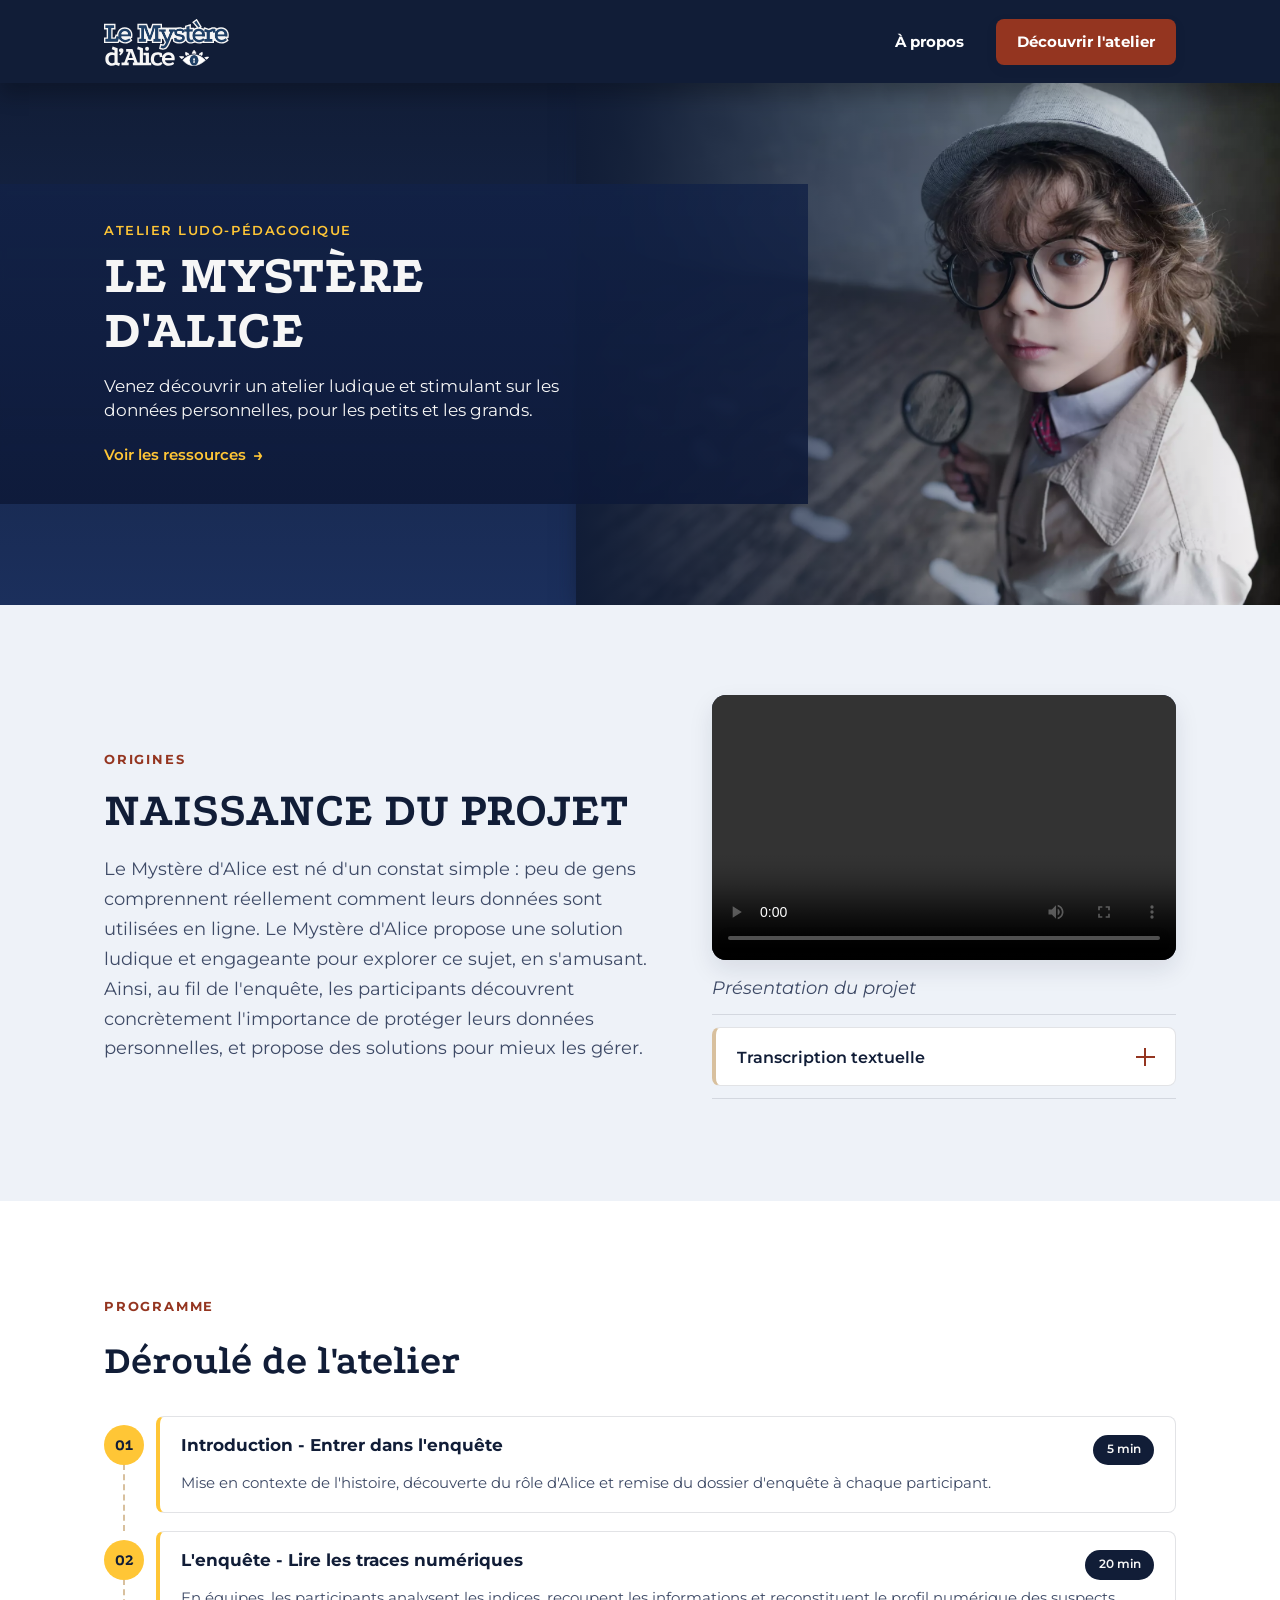
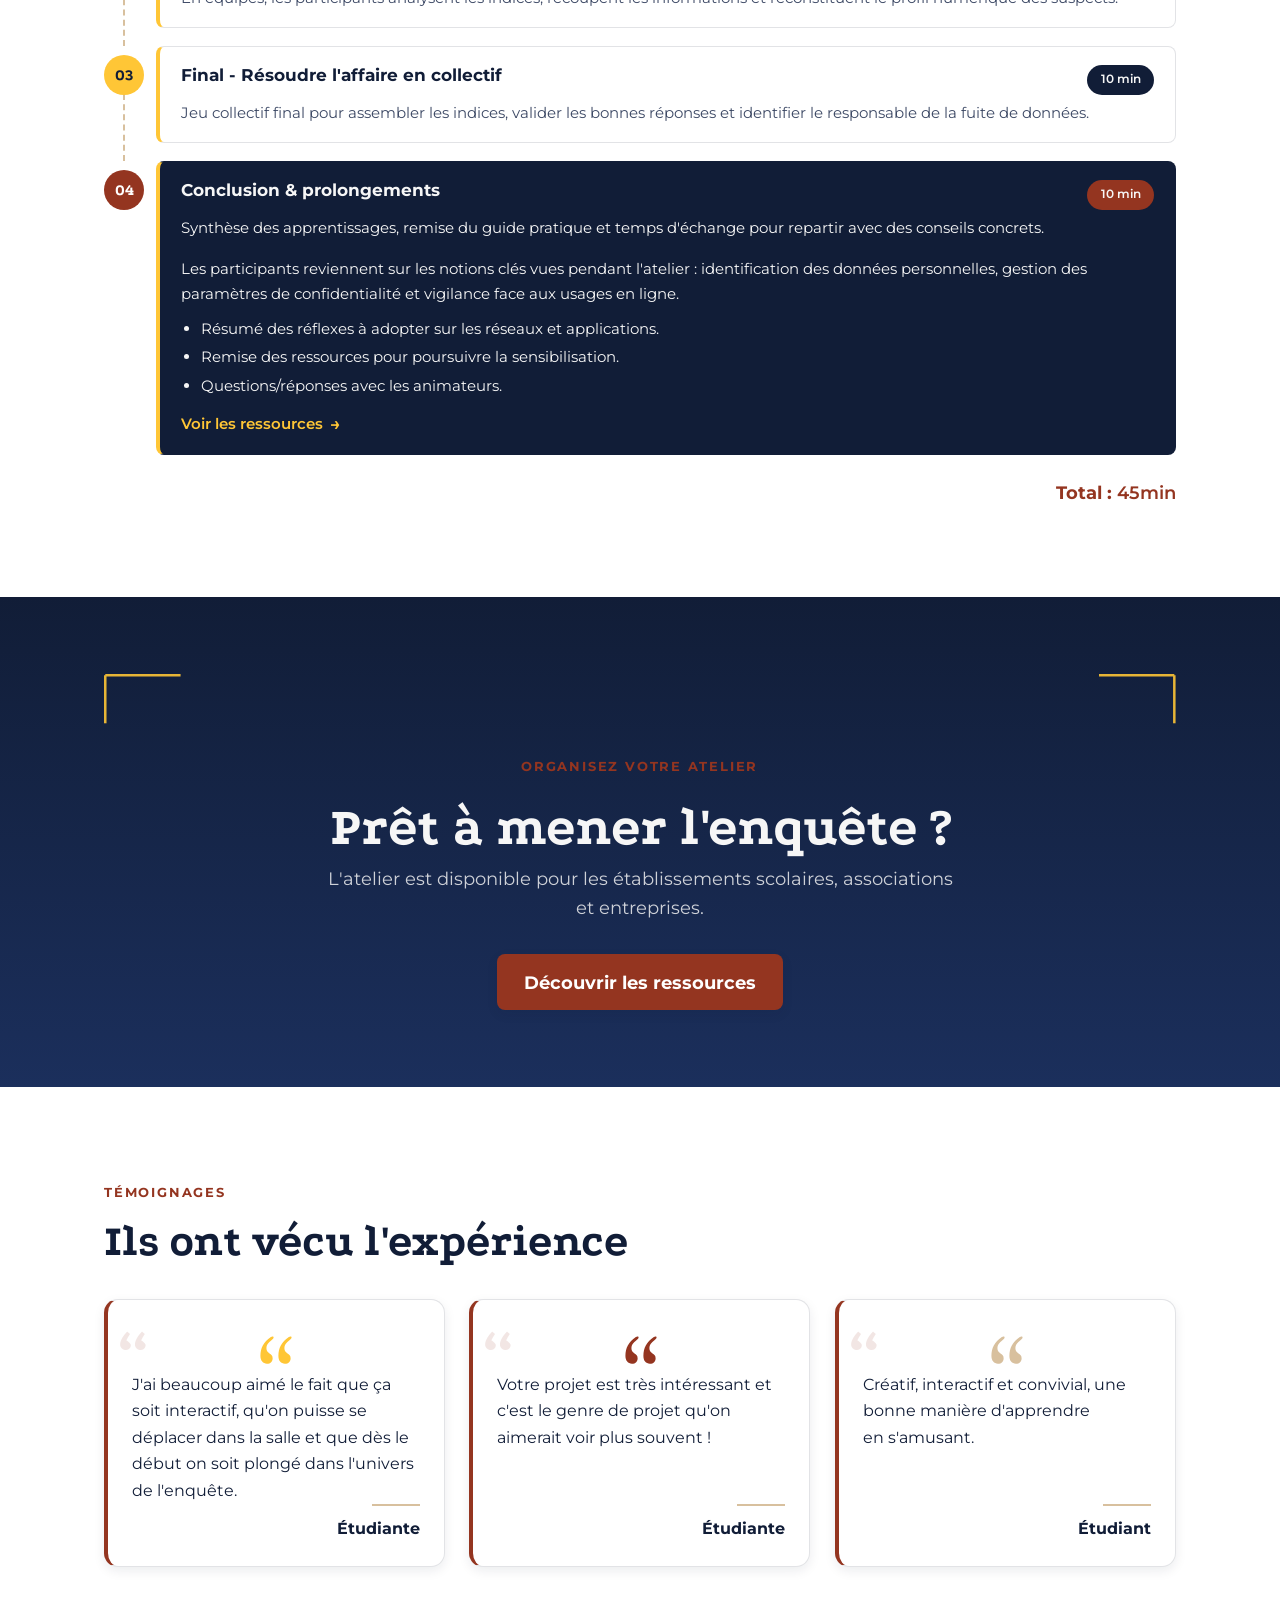
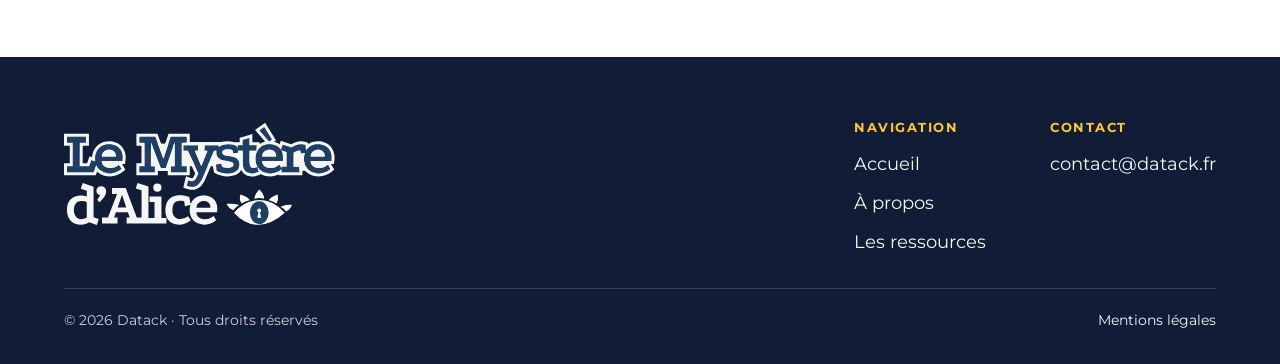
==== commit 2de749cb: "update transcription vidéo" ====
--- a/index.html
+++ b/index.html
@@ -68,7 +68,7 @@
 
                 <div class="originsMedia">
                     <div class="videoBox">
-                        <video src="medias/TeaserAtelier.mp4" controls></video>
+                        <video src="medias/Datack-Teaser.mp4" controls></video>
                         <!-- <button class="playBtn" type="controls" aria-label="Lire la présentation du projet"></button> -->
                     </div>
                     <div class="caption">Présentation du projet</div>
@@ -79,7 +79,19 @@
                             <span class="faqMark" aria-hidden="true"></span>
                         </summary>
                         <div class="faqAnswer">
-                            <p>Lorem ipsum dolor sit amet, consectetur adipiscing elit. Sed non risus. Suspendisse lectus tortor, dignissim sit amet, adipiscing nec, ultricies sed, dolor.</p>
+                            <p><em><strong>Voix d'Alice</strong></em> :  Tout comme moi j’imagine que tu es amené à utiliser internet pour faire des achats, jouer, te renseigner, te divertir etc etc. Je pensais maitriser ma présence en ligne mais il m’est arrivé quelque chose… <br><br>
+
+Moi c'est Alice. Le weekend dernier je suis partie en famille sans mon téléphone. pour ne pas perdre mes flammes snap j'ai donné mes identifiants à mes meilleures amies. Je leur fais totalement confiance car ce sont mes amies, du moins c’est ce que je pensais. A mon retour de vacances mon mot de passe ne marchait plus. Et le lendemain au collège une fille m'a dit que j'avais posté des trucs bizarres sur Snap et Insta.  Quelqu'un avait volé mon compte et usurpé mon idendité ! 
+<br><br>
+
+<em><strong>Voix off</strong></em> : Ce qui est arrivé à Alice peut arriver à n'importe qui. Parce que sur Internet, les réseaux sociaux ou  les sites on laisse des données personnelles partout, souvent sans s'en rendre compte.
+
+<br><br>
+<em><strong>Pause</strong></em> 
+<br><br>
+Pour aider Alice VOUS allez mener l’enquête. Mais attention ça ne sera pas simple vous allez devoir analyser, observer et chercher des liens entres les données que vous allez trouver afin de retrouver l’auteur de cet acte malveillant.
+
+Mener l’enquête sur le mystère d’alice va vous permettre d’identifer une donnée perso, de comprendre comment elle est partagé aux autres et comment protéger ta présence en ligne  face aux nombreux dangers.</p>
                         </div>
                     </details>
                     <hr class="rule">
@@ -270,7 +282,6 @@
                 <h3 class="footerHeading">Contact</h3>
                 <ul>
                     <li><a href="mailto:contact@datack.fr">contact@datack.fr</a></li>
-                    <li>+33 (0)1 XX XX XX XX</li>
                 </ul>
             </div>
         </div>
@@ -279,7 +290,7 @@
         <hr>
         <div class="footerRow">
             <p>© 2026 Datack · Tous droits réservés</p>
-            <a href="mentions.html">Mentions légales • Politique de confidentialité • CGU</a>
+            <a href="mentions.html">Mentions légales</a>
         </div>
     </div>
         </div>
--- a/styles/main.css
+++ b/styles/main.css
@@ -549,10 +549,12 @@
     box-shadow: var(--shadow-md);
     
     video{
-        width: 35rem;
-        height: 20rem;
-            border-radius: 14px;
-
+        width: 100%;
+        max-width: 35rem;
+        height: auto;
+        aspect-ratio: 35 / 20;
+        object-fit: cover;
+        border-radius: 14px;
     }
 
 }
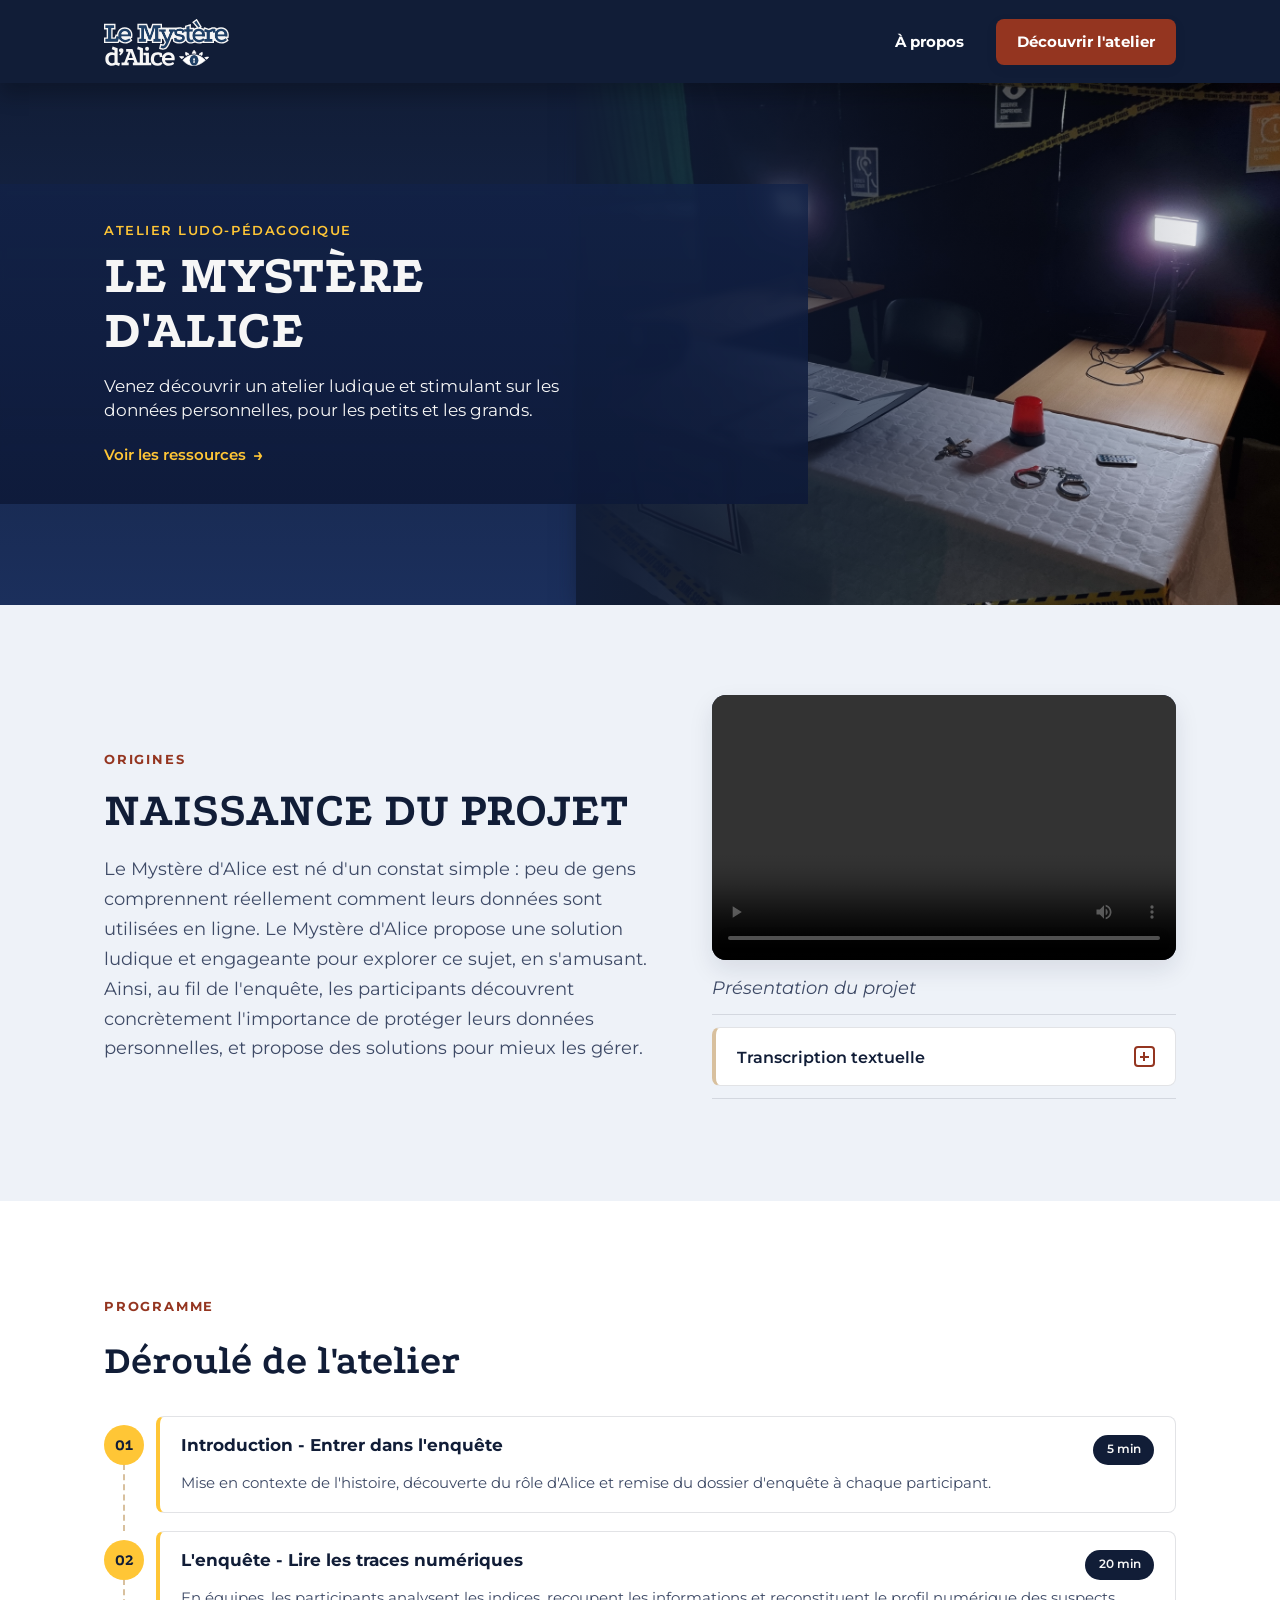
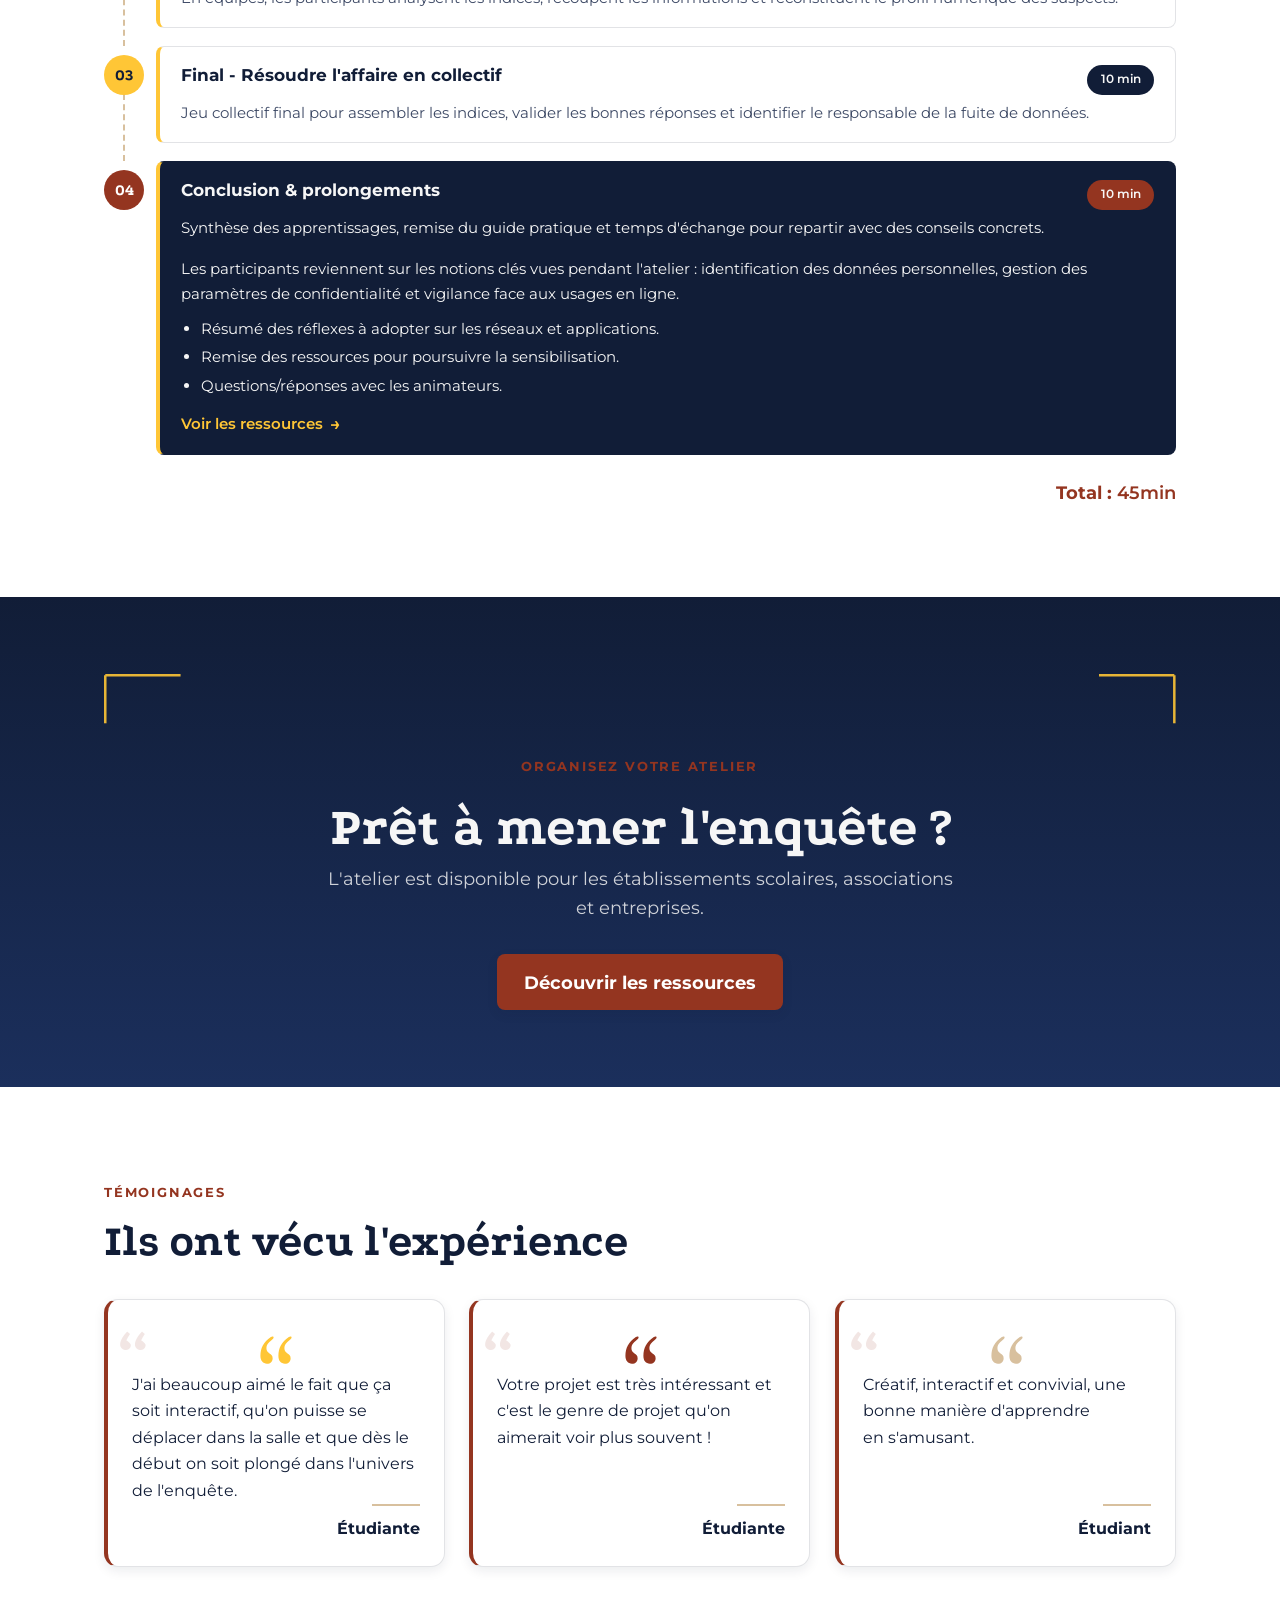
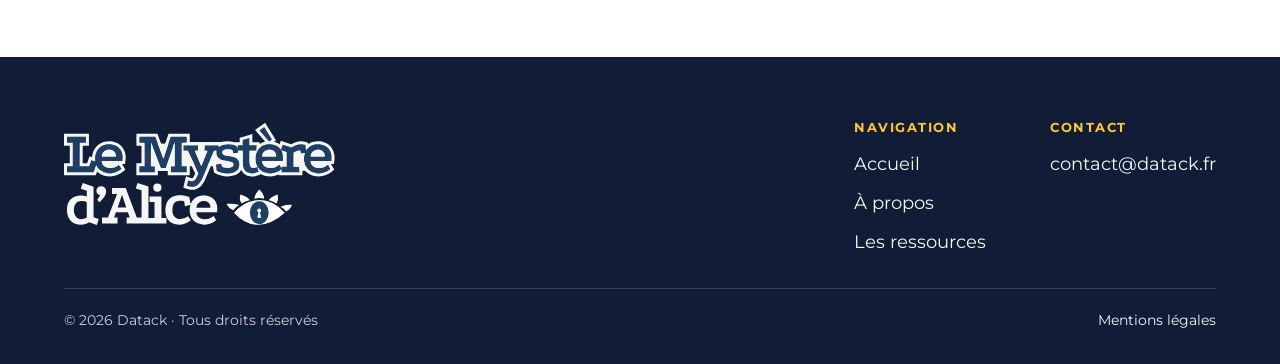
==== commit 05d11fa0: "Modal transcript + real picture + dropdown" ====
--- a/index.html
+++ b/index.html
@@ -41,7 +41,7 @@
             <div class="heroBg"></div>
 
             <div class="heroMedia">
-                <img class="heroImg" src="medias/landingImage.webp" alt="Enfant avec une loupe pendant un atelier">
+                <img class="heroImg" src="medias/imgLandingPage.jpg" alt="Enfant avec une loupe pendant un atelier">
             </div>
 
             <div class="heroInner">
@@ -73,27 +73,10 @@
                     </div>
                     <div class="caption">Présentation du projet</div>
                     <hr class="rule">
-                    <details class="faqItem transcriptDropdown">
-                        <summary class="faqSummary">
-                            <span class="faqQuestion">Transcription textuelle</span>
-                            <span class="faqMark" aria-hidden="true"></span>
-                        </summary>
-                        <div class="faqAnswer">
-                            <p><em><strong>Voix d'Alice</strong></em> :  Tout comme moi j’imagine que tu es amené à utiliser internet pour faire des achats, jouer, te renseigner, te divertir etc etc. Je pensais maitriser ma présence en ligne mais il m’est arrivé quelque chose… <br><br>
-
-Moi c'est Alice. Le weekend dernier je suis partie en famille sans mon téléphone. pour ne pas perdre mes flammes snap j'ai donné mes identifiants à mes meilleures amies. Je leur fais totalement confiance car ce sont mes amies, du moins c’est ce que je pensais. A mon retour de vacances mon mot de passe ne marchait plus. Et le lendemain au collège une fille m'a dit que j'avais posté des trucs bizarres sur Snap et Insta.  Quelqu'un avait volé mon compte et usurpé mon idendité ! 
-<br><br>
-
-<em><strong>Voix off</strong></em> : Ce qui est arrivé à Alice peut arriver à n'importe qui. Parce que sur Internet, les réseaux sociaux ou  les sites on laisse des données personnelles partout, souvent sans s'en rendre compte.
-
-<br><br>
-<em><strong>Pause</strong></em> 
-<br><br>
-Pour aider Alice VOUS allez mener l’enquête. Mais attention ça ne sera pas simple vous allez devoir analyser, observer et chercher des liens entres les données que vous allez trouver afin de retrouver l’auteur de cet acte malveillant.
-
-Mener l’enquête sur le mystère d’alice va vous permettre d’identifer une donnée perso, de comprendre comment elle est partagé aux autres et comment protéger ta présence en ligne  face aux nombreux dangers.</p>
-                        </div>
-                    </details>
+                    <button class="faqItem transcriptTrigger" type="button" data-transcript-open aria-haspopup="dialog" aria-controls="transcriptModal">
+                        <span class="faqQuestion">Transcription textuelle</span>
+                        <span class="transcriptTriggerIcon" aria-hidden="true"></span>
+                    </button>
                     <hr class="rule">
                 </div>
             </div>
@@ -296,6 +279,28 @@
         </div>
     </footer>
 
+    <div class="transcriptModal" id="transcriptModal" role="dialog" aria-modal="true" aria-labelledby="transcriptModalTitle" hidden>
+        <div class="transcriptModalOverlay" data-transcript-close></div>
+        <div class="transcriptModalDialog" role="document">
+            <button class="transcriptModalClose" type="button" data-transcript-close aria-label="Fermer la transcription">
+                <span aria-hidden="true">&times;</span>
+            </button>
+            <div class="transcriptModalGrid">
+                <div class="transcriptModalVideo">
+                    <video src="medias/Datack-Teaser.mp4" controls></video>
+                </div>
+                <div class="transcriptModalText">
+                    <h2 id="transcriptModalTitle" class="podkova">Transcription textuelle</h2>
+                    <p><em><strong>Voix d'Alice</strong></em> : Tout comme moi j'imagine que tu es amené à utiliser Internet pour faire des achats, communiquer, te renseigner, te divertir et autres. Tout comme toi je pensais maîtriser ma présence en ligne mais il m'est arrivé quelque chose…</p>
+                    <p>Moi c'est Alice. Le week-end dernier je suis partie sans mon téléphone. Pour ne pas perdre mes flammes Snap j'ai donné mes identifiants à mes meilleures amies. Évidemment je leur fais totalement confiance car ce sont mes amies, du moins c'est ce que je pensais. À mon retour de vacances mon mot de passe ne marchait plus. Et le lendemain au collège une fille m'a dit que j'avais posté des trucs bizarres sur Snap et Insta. Quelqu'un avait volé mon compte et usurpé mon identité !</p>
+                    <p><em><strong>Voix Off</strong></em> : Pour aider Alice vous allez mener l'enquête. Mais attention ça ne sera pas simple vous allez devoir analyser, observer et chercher des liens entre les données que vous aurez pour trouver l'auteur de cet acte malveillant. Mener l'enquête sur le mystère d'Alice va vous permettre d'identifier des données personnelles, de comprendre comment elles sont partagées aux autres et comment protéger votre présence en ligne face aux nombreux dangers.</p>
+                </div>
+            </div>
+        </div>
+    </div>
+
+    <script src="scripts/transcript-modal.js" defer></script>
+    <script src="scripts/dropdown-scroll.js" defer></script>
     <script src="scripts/nav.js" defer></script>
     <script src="scripts/reveal.js" type="module"></script>
 </body>
--- a/styles/main.css
+++ b/styles/main.css
@@ -39,6 +39,12 @@
     outline-offset: 2px;
     box-shadow: 0 0 0 2px var(--blue);
     border-radius: 3px;
+}
+
+summary:focus-visible {
+  border: 4px solid var(--brown);
+  border-radius: 3px;
+  outline: none;
 }
 
 :root {
@@ -609,12 +615,178 @@
     margin-top: 0.6rem;
 }
 
-.originsMedia .faqItem[open] {
+/* Transcript trigger (opens modal) */
+.transcriptTrigger {
+    width: 100%;
+    font-family: inherit;
+    cursor: pointer;
+    display: flex;
+    align-items: center;
+    justify-content: space-between;
+    gap: 1rem;
+    padding: 1.1rem 1.3rem;
+    text-align: left;
+}
+
+.transcriptTriggerIcon {
+    position: relative;
+    flex-shrink: 0;
+    width: 1.3rem;
+    height: 1.3rem;
+    border: 2px solid var(--brown);
+    border-radius: 4px;
+}
+
+.transcriptTriggerIcon::before,
+.transcriptTriggerIcon::after {
+    content: "";
+    position: absolute;
+    background-color: var(--brown);
+}
+
+.transcriptTriggerIcon::before {
+    top: 50%;
+    left: 22%;
+    width: 56%;
+    height: 2px;
+    transform: translateY(-50%);
+}
+
+.transcriptTriggerIcon::after {
+    left: 50%;
+    top: 22%;
+    width: 2px;
+    height: 56%;
+    transform: translateX(-50%);
+}
+
+/* Transcript modal */
+.transcriptModal {
+    position: fixed;
+    inset: 0;
+    z-index: 1000;
+    display: flex;
+    align-items: center;
+    justify-content: center;
+    padding: clamp(1rem, 4vw, 2.5rem);
+}
+
+.transcriptModal[hidden] {
+    display: none;
+}
+
+.transcriptModalOverlay {
+    position: absolute;
+    inset: 0;
+    background: rgba(17, 29, 55, 0.78);
+    backdrop-filter: blur(3px);
+    animation: transcriptFade 0.25s ease-out;
+}
+
+.transcriptModalDialog {
+    position: relative;
+    width: min(72rem, 100%);
+    max-height: 90vh;
+    overflow: hidden;
+    background: var(--white);
+    border-radius: 16px;
+    box-shadow: var(--shadow-lg);
+    animation: transcriptPop 0.28s ease-out;
+}
+
+.transcriptModalClose {
+    position: absolute;
+    top: 0.75rem;
+    right: 0.75rem;
+    z-index: 2;
+    width: 2.6rem;
+    height: 2.6rem;
+    display: flex;
+    align-items: center;
+    justify-content: center;
+    font-size: 1.8rem;
+    line-height: 1;
+    color: var(--white);
+    background: var(--brown);
+    border: none;
+    border-radius: 50%;
+    cursor: pointer;
     box-shadow: var(--shadow-sm);
-}
-
-.originsMedia .faqAnswer {
-    padding-bottom: 1rem;
+    transition: background-color 0.2s ease, transform 0.2s ease;
+}
+
+.transcriptModalClose:hover {
+    background: var(--yellow);
+    color: var(--blue);
+    transform: scale(1.06);
+}
+
+.transcriptModalGrid {
+    display: flex;
+    align-items: center;
+    max-height: 90vh;
+}
+
+.transcriptModalVideo {
+    flex: 0 0 auto;
+    width: 48%;
+    align-self: center;
+    padding: clamp(1.25rem, 3vw, 2rem);
+}
+
+.transcriptModalVideo video {
+    display: block;
+    width: 100%;
+    height: auto;
+    border-radius: 12px;
+    box-shadow: var(--shadow-md);
+}
+
+.transcriptModalText {
+    flex: 1 1 auto;
+    padding: clamp(1.5rem, 3vw, 2.5rem);
+    padding-top: clamp(2.75rem, 5vw, 3.5rem);
+    max-height: 90vh;
+    overflow-y: auto;
+}
+
+.transcriptModalText h2 {
+    margin-bottom: 1rem;
+    font-size: clamp(1.3rem, 2.5vw, 1.7rem);
+}
+
+.transcriptModalText p {
+    color: var(--ink-soft);
+    line-height: 1.7;
+    margin-bottom: 0.9rem;
+}
+
+@keyframes transcriptFade {
+    from { opacity: 0; }
+    to { opacity: 1; }
+}
+
+@keyframes transcriptPop {
+    from { opacity: 0; transform: translateY(12px) scale(0.98); }
+    to { opacity: 1; transform: translateY(0) scale(1); }
+}
+
+@media (max-width: 720px) {
+    .transcriptModalGrid {
+        flex-direction: column;
+        align-items: stretch;
+        overflow-y: auto;
+    }
+
+    .transcriptModalVideo {
+        width: 100%;
+    }
+
+    .transcriptModalText {
+        max-height: none;
+        overflow-y: visible;
+        padding-top: clamp(1.5rem, 4vw, 2rem);
+    }
 }
 
 .rule {
@@ -686,6 +858,7 @@
     border-left: 4px solid var(--yellow);
     border-radius: 8px;
     overflow: hidden;
+    scroll-margin-top: 1.5rem;
     transition: box-shadow 0.25s ease, border-color 0.25s ease;
 }
 
@@ -1145,6 +1318,31 @@
     margin-bottom: 2rem;
 }
 
+.tipsLayout {
+    display: grid;
+    grid-template-columns: 1fr;
+    gap: 2.5rem;
+    align-items: center;
+}
+
+.tipsMedia {
+    align-self: stretch;
+}
+
+.tipsMedia picture {
+    display: block;
+    height: 100%;
+}
+
+.tipsMedia img {
+    width: 100%;
+    height: 100%;
+    min-height: 16rem;
+    object-fit: cover;
+    border-radius: 14px;
+    box-shadow: var(--shadow-md);
+}
+
 .tipGrid {
     display: grid;
     grid-template-columns: 1fr;
@@ -1655,6 +1853,15 @@
 @media (min-width: 64em) {
     .tipGrid {
         grid-template-columns: repeat(4, 1fr);
+    }
+
+    .tipsLayout {
+        grid-template-columns: 1.5fr 0.9fr;
+        align-items: stretch;
+    }
+
+    .tipsLayout .tipGrid {
+        grid-template-columns: repeat(2, 1fr);
     }
 
     .testimonialList ul {
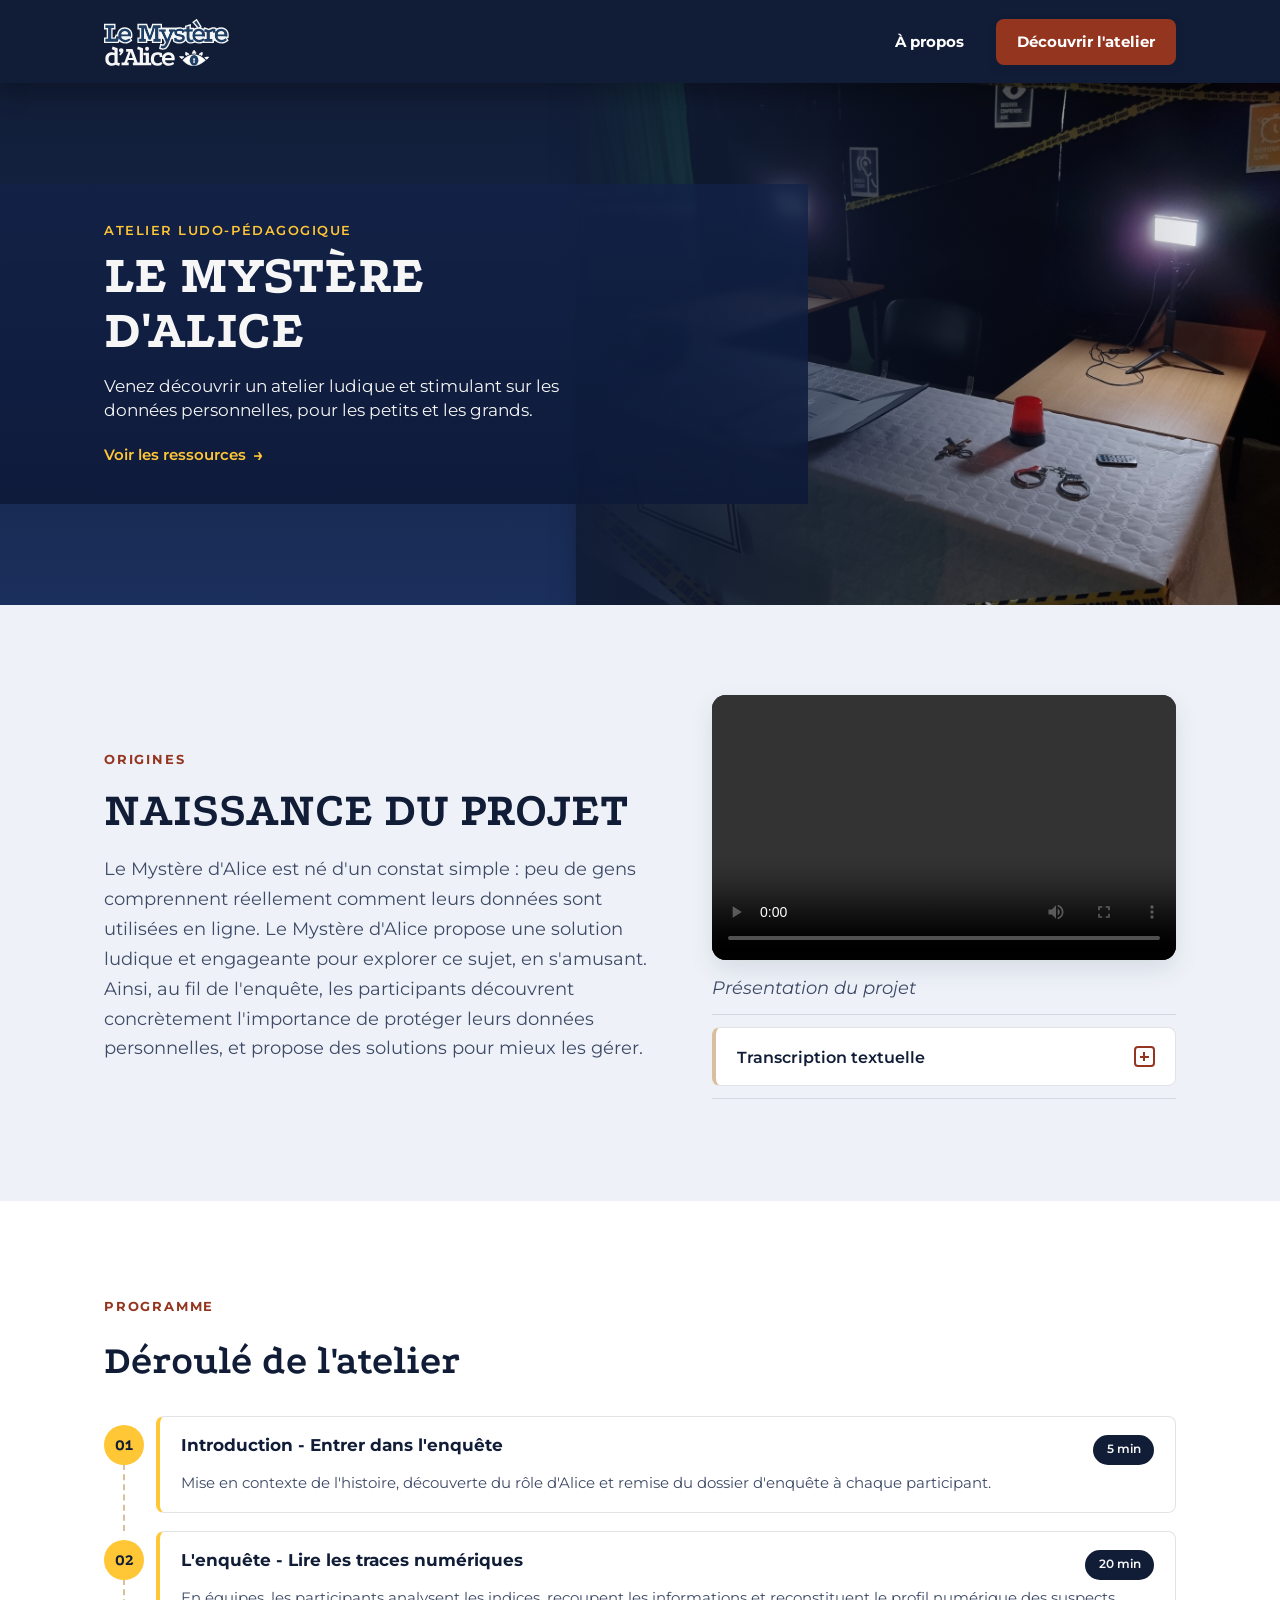
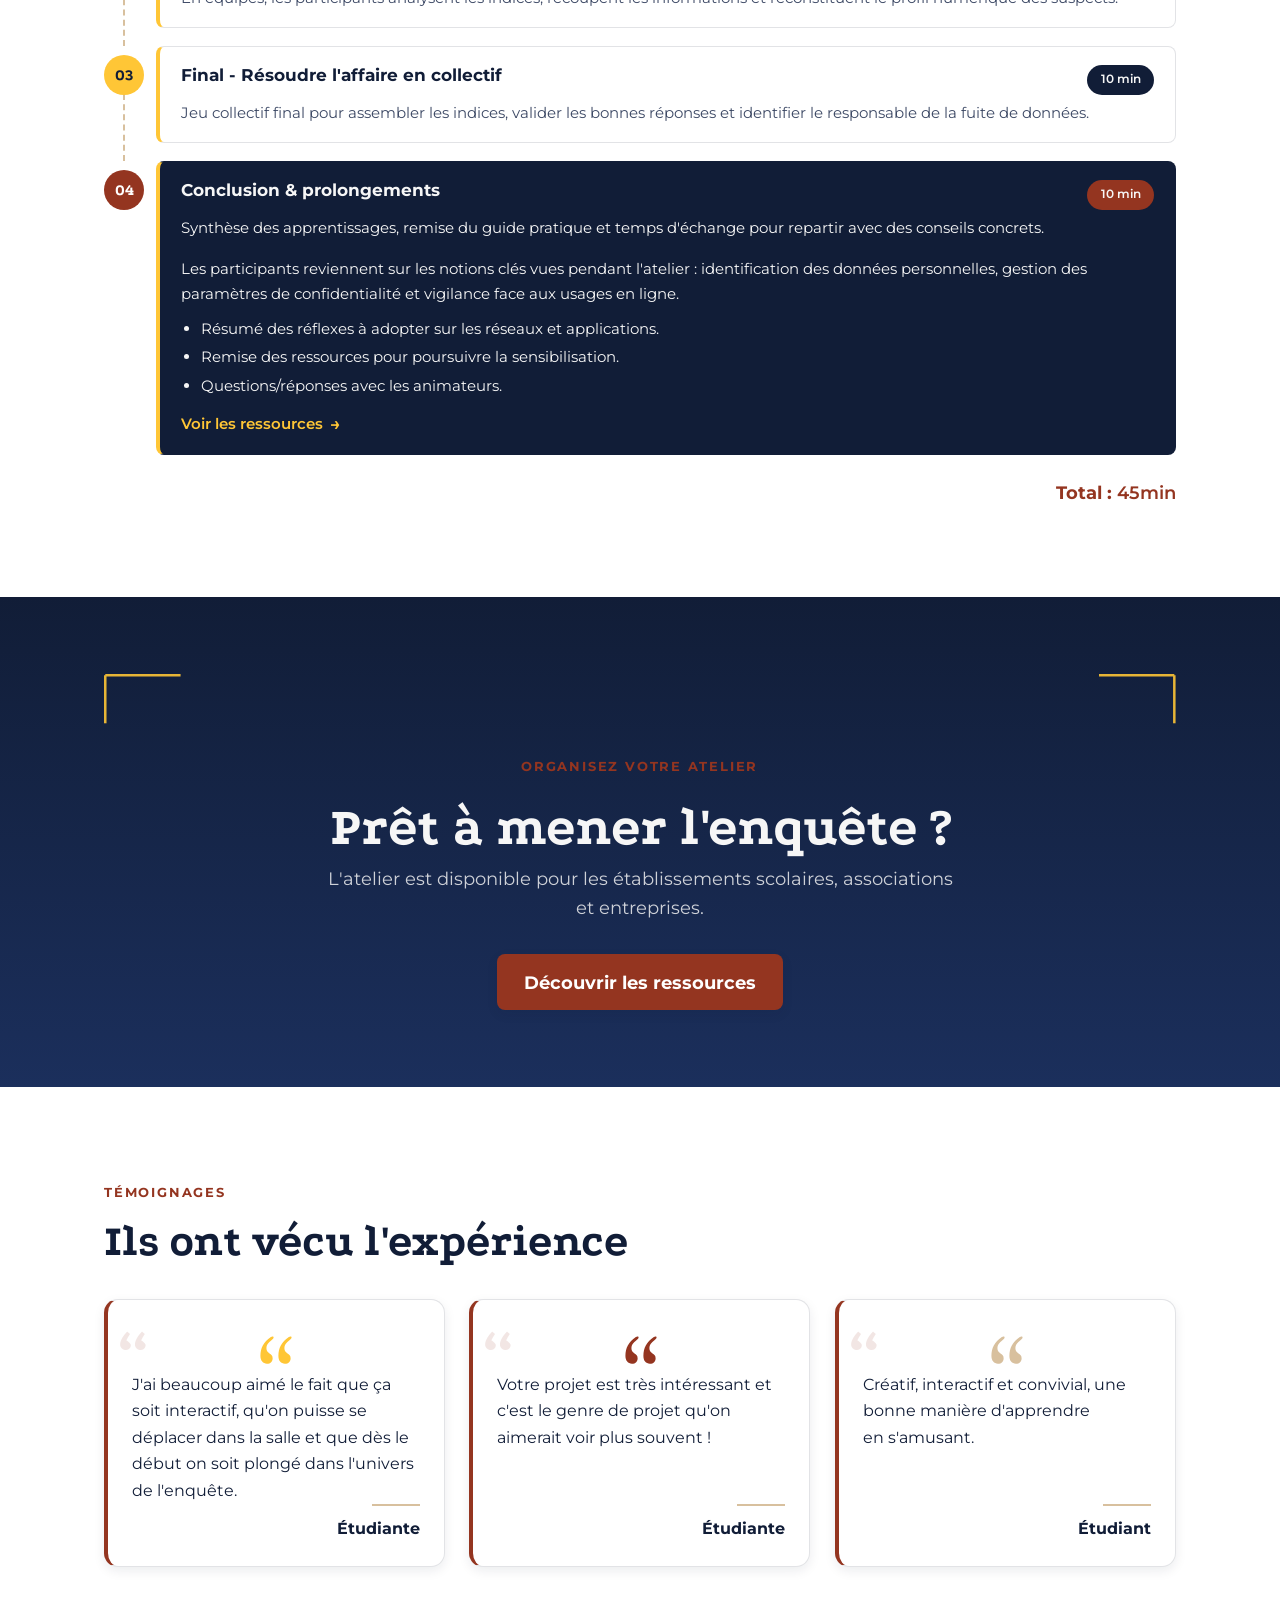
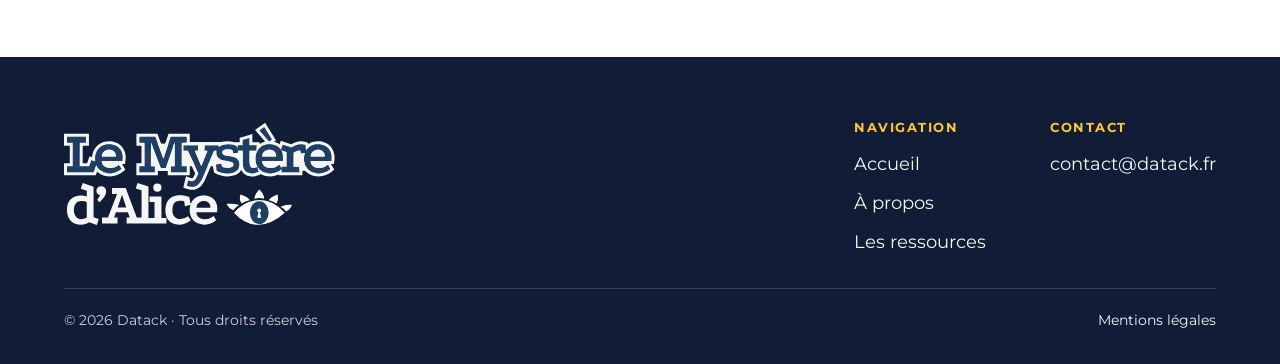
==== commit 777ee491: "small fixes" ====
--- a/index.html
+++ b/index.html
@@ -20,7 +20,7 @@
     <header role="banner" id="header">
         <div class="navbar">
             <a href="index.html" class="logo" aria-label="Accueil">
-                <img class="logoImg" src="medias/logo-alice.svg" alt="Le Mystère d'Alice">
+                <img class="logoImg" src="medias/logo-alice.svg" alt="Aller à l'accueil">
             </a>
             <button class="navToggle" id="navToggle" type="button" aria-expanded="false" aria-controls="navMenu" aria-label="Ouvrir le menu">
                 <span></span>
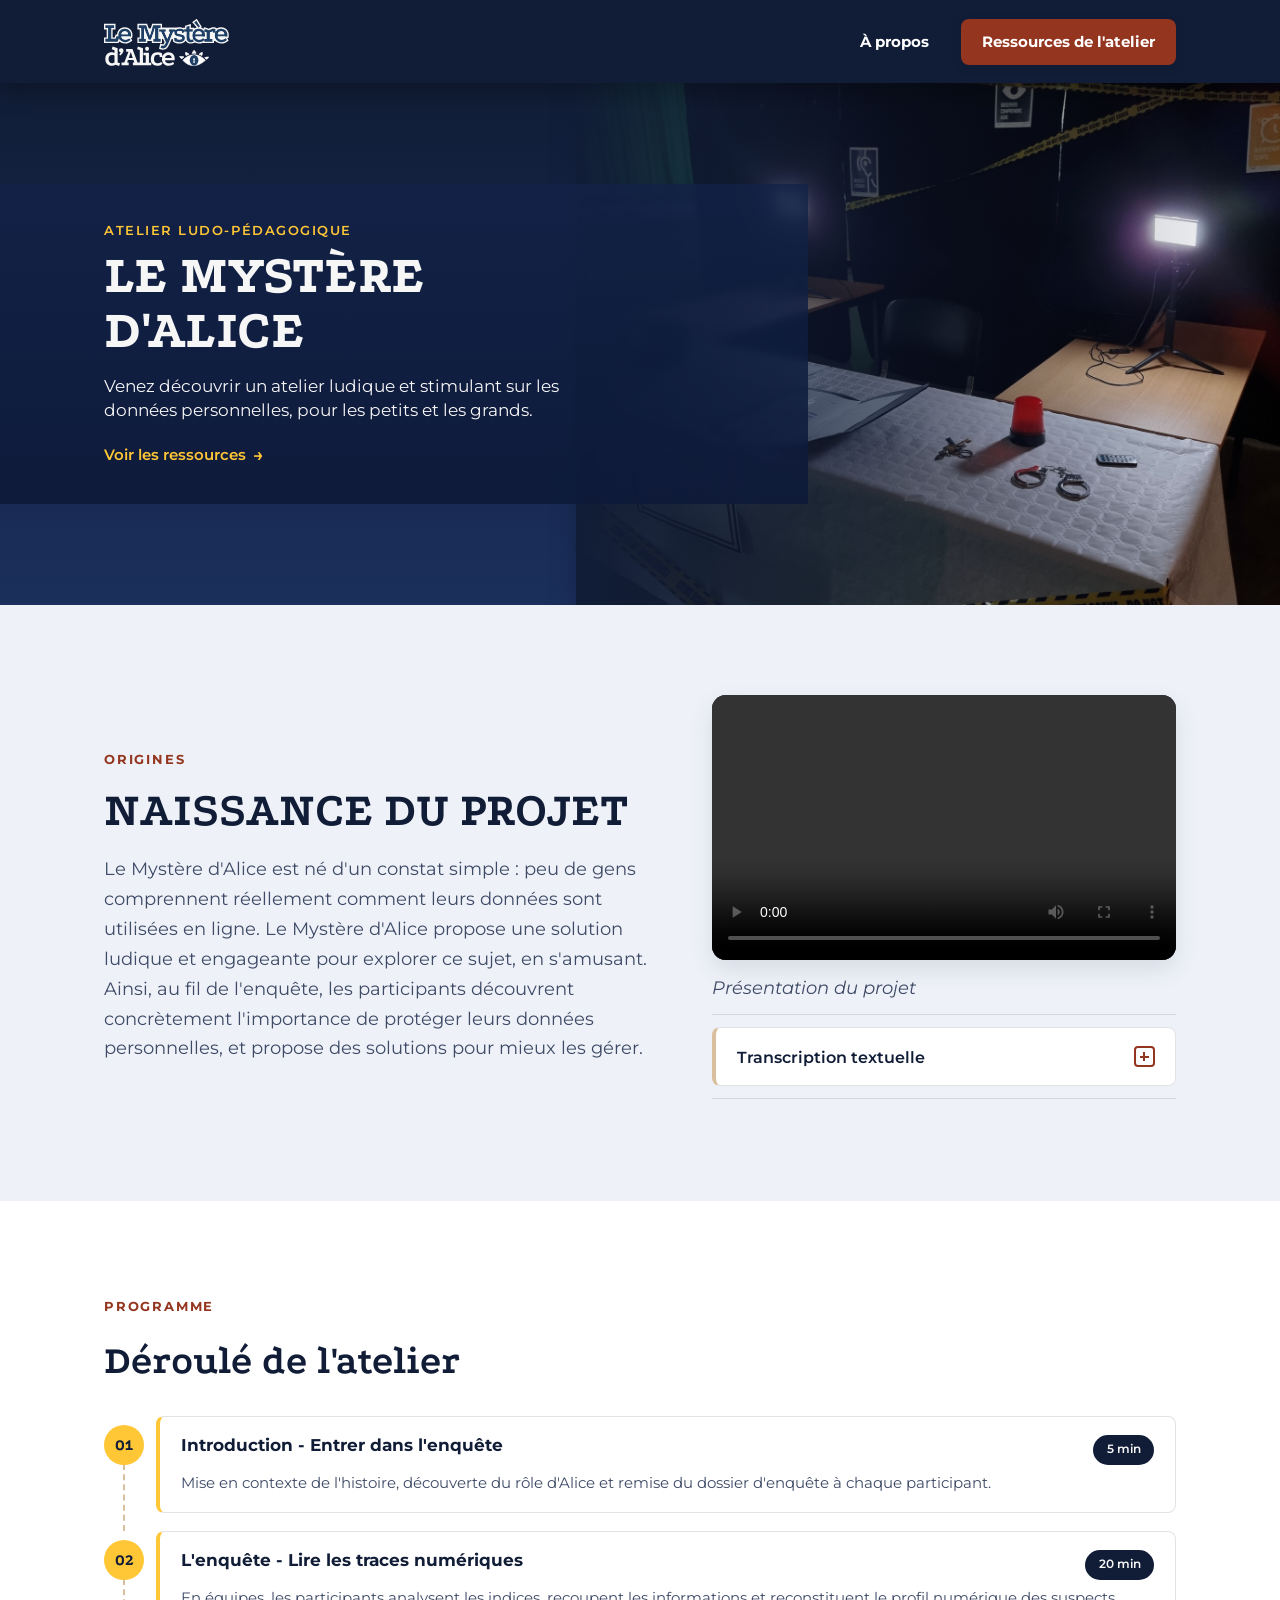
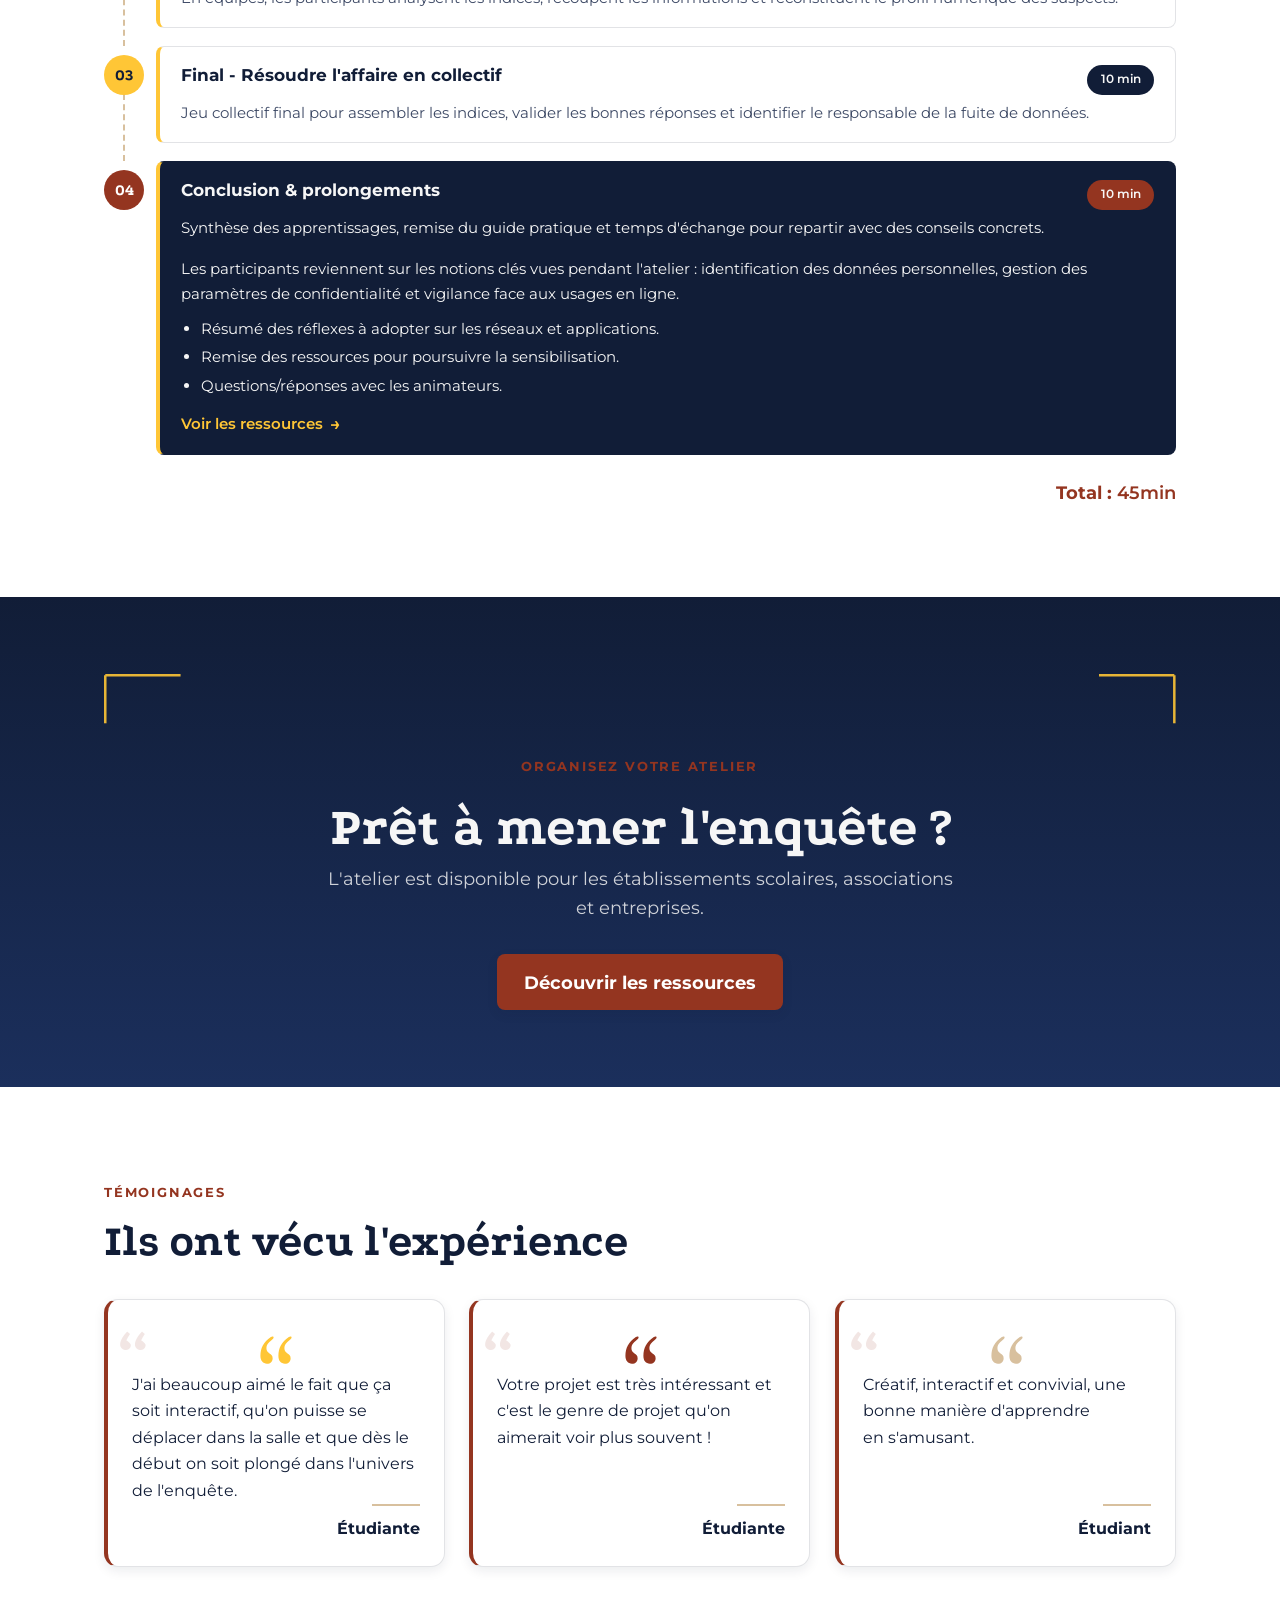
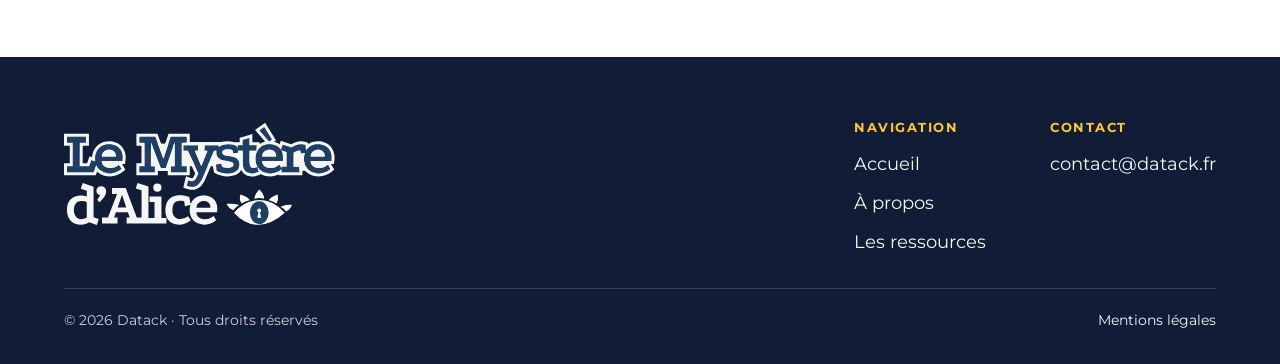
==== commit 0a756111: "Harmonisation des titres" ====
--- a/index.html
+++ b/index.html
@@ -30,7 +30,7 @@
             <nav class="navMenu" id="navMenu" aria-label="Navigation principale">
                 <a class="navLink" href="index.html">Accueil</a>
                 <a href="a-propos.html" class="btn-outline">À propos</a>
-                <a href="ressources.html" class="btn">Découvrir l'atelier</a>
+                <a href="ressources.html" class="btn">Ressources de l'atelier</a>
             </nav>
         </div>
     </header>
@@ -68,7 +68,9 @@
 
                 <div class="originsMedia">
                     <div class="videoBox">
-                        <video src="medias/Datack-Teaser.mp4" controls></video>
+                        <video controls>
+                            <source src="medias/Datack-Teaser.mp4" type="video/mp4" />
+                        </video>
                         <!-- <button class="playBtn" type="controls" aria-label="Lire la présentation du projet"></button> -->
                     </div>
                     <div class="caption">Présentation du projet</div>
